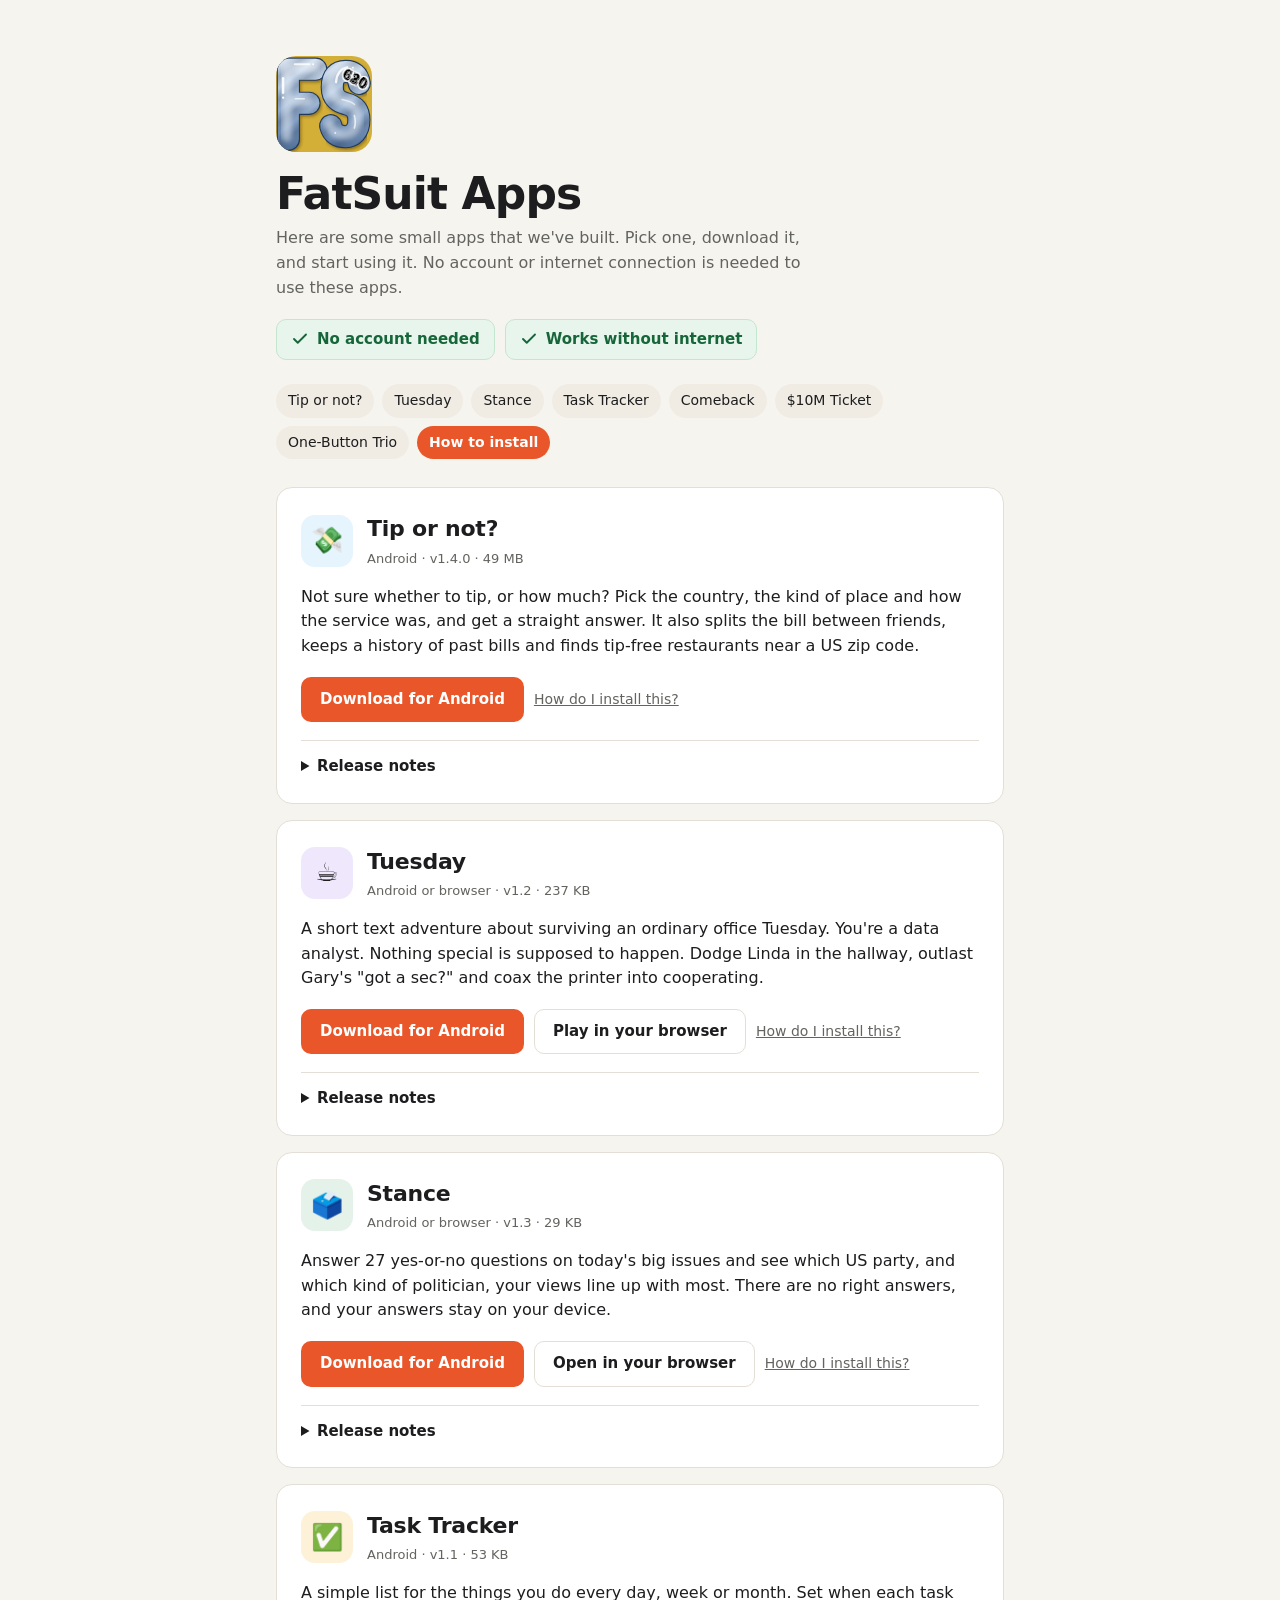
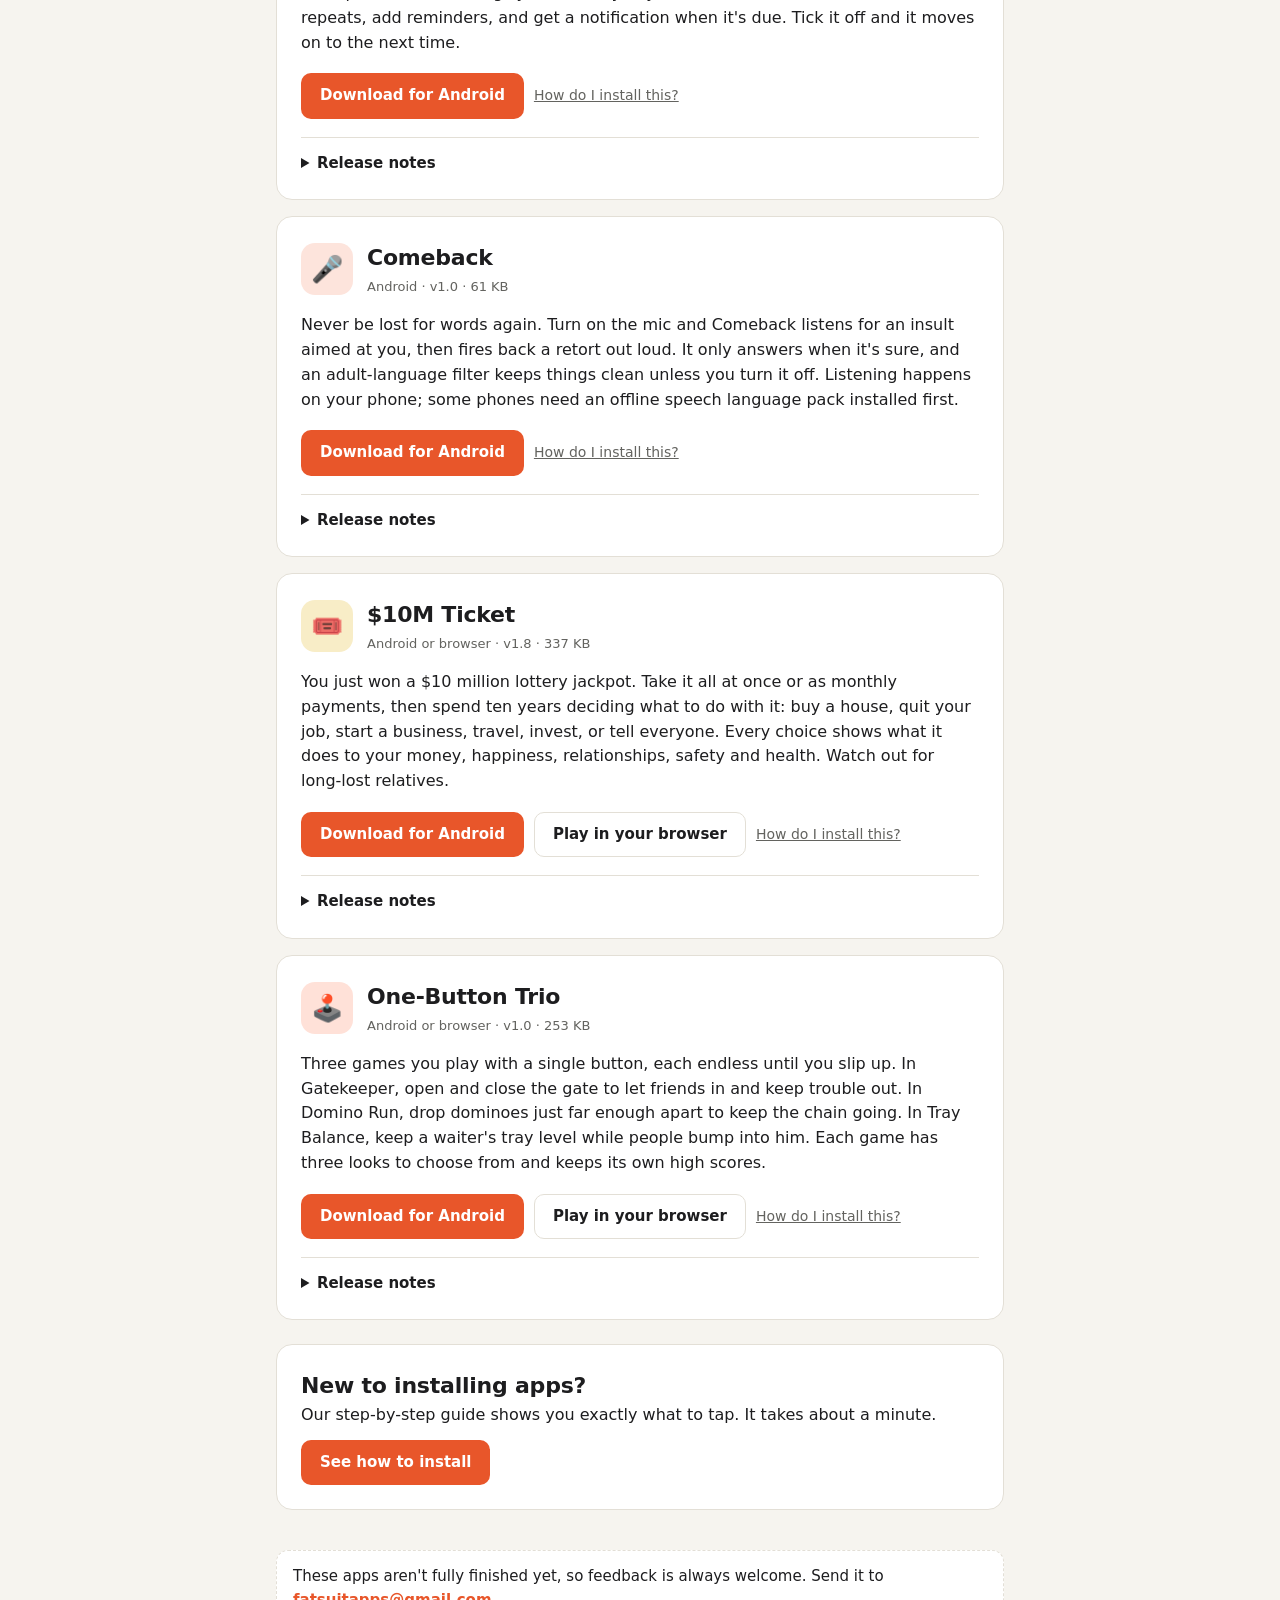
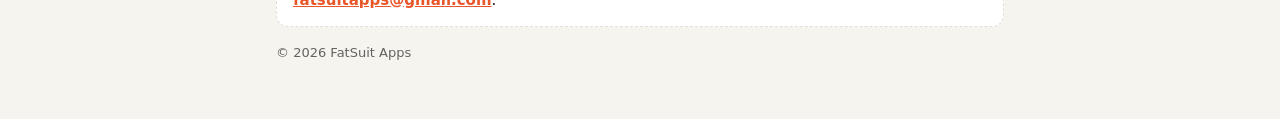
==== index.html @ c67af728 "Publish One-Button Trio v1.0: three one-button games Adds the Android download, the browser version," ====
<!doctype html>
<html lang="en">
<head>
<meta charset="utf-8">
<meta name="viewport" content="width=device-width, initial-scale=1">
<title>FatSuit Apps</title>
<meta name="description" content="Free, small apps from FatSuit. Download and use them.">
<link rel="icon" href="logo.svg">
<link rel="stylesheet" href="style.css">
</head>
<body>
<div class="wrap">
  <header>
    <img class="logo" src="logo.svg" alt="" width="96" height="96">
    <h1>FatSuit Apps</h1>
    <p class="lede">Here are some small apps that we've built. Pick one, download it, and start using it. No account or internet connection is needed to use these apps.</p>
    <ul class="perks">
      <li><svg width="18" height="18" viewBox="0 0 24 24" fill="none" stroke="currentColor" stroke-width="2.5" stroke-linecap="round" stroke-linejoin="round" aria-hidden="true"><path d="M20 6 9 17l-5-5"/></svg>No account needed</li>
      <li><svg width="18" height="18" viewBox="0 0 24 24" fill="none" stroke="currentColor" stroke-width="2.5" stroke-linecap="round" stroke-linejoin="round" aria-hidden="true"><path d="M20 6 9 17l-5-5"/></svg>Works without internet</li>
    </ul>
    <nav aria-label="Apps">
      <a href="#tip-or-not">Tip or not?</a>
      <a href="#tuesday">Tuesday</a>
      <a href="#stance">Stance</a>
      <a href="#task-tracker">Task Tracker</a>
      <a href="#comeback">Comeback</a>
      <a href="#ten-million-ticket">$10M Ticket</a>
      <a href="#one-button-trio">One-Button Trio</a>
      <a class="nav-guide" href="install.html">How to install</a>
    </nav>
  </header>

  <main>
    <section id="tip-or-not">
      <div class="head">
        <div class="icon" style="background:#e6f4fe" aria-hidden="true">💸</div>
        <div>
          <h2>Tip or not?</h2>
          <p class="meta">Android · v1.4.0 · 49 MB</p>
        </div>
      </div>
      <p class="desc">Not sure whether to tip, or how much? Pick the country, the kind of place and how the service was, and get a straight answer. It also splits the bill between friends, keeps a history of past bills and finds tip-free restaurants near a US zip code.</p>
      <div class="actions">
        <a class="btn primary" href="downloads/TipOrNot.apk" download>Download for Android</a>
        <a class="howto" href="install.html">How do I install this?</a>
      </div>
      <!-- Newest release first. Each entry: version, upload date, a general summary, and the overinstall warning. -->
      <details class="notes">
        <summary>Release notes</summary>
        <ol class="releases">
          <li>
            <div class="rel-head"><strong>v1.4.0</strong><time datetime="2026-10-22">October 22, 2026</time></div>
            <p>New: find tip-free restaurants near you. Plus fixes and improvements.</p>
            <p class="warn">To update, install the new version over the old one. Don't uninstall the old version first, or you could lose your saved data.</p>
          </li>
          <li>
            <div class="rel-head"><strong>v1.3.0</strong><time datetime="2026-10-22">October 22, 2026</time></div>
            <p>First release on FatSuit Apps.</p>
            <p class="warn">To update, install the new version over the old one. Don't uninstall the old version first, or you could lose your saved data.</p>
          </li>
        </ol>
      </details>
    </section>

    <section id="tuesday">
      <div class="head">
        <div class="icon" style="background:#efe7fb" aria-hidden="true">☕</div>
        <div>
          <h2>Tuesday</h2>
          <p class="meta">Android or browser · v1.2 · 237 KB</p>
        </div>
      </div>
      <p class="desc">A short text adventure about surviving an ordinary office Tuesday. You're a data analyst. Nothing special is supposed to happen. Dodge Linda in the hallway, outlast Gary's "got a sec?" and coax the printer into cooperating.</p>
      <div class="actions">
        <a class="btn primary" href="downloads/Tuesday.apk" download>Download for Android</a>
        <a class="btn ghost" href="play/tuesday.html" target="_blank" rel="noopener">Play in your browser</a>
        <a class="howto" href="install.html">How do I install this?</a>
      </div>
      <details class="notes">
        <summary>Release notes</summary>
        <ol class="releases">
          <li>
            <div class="rel-head"><strong>v1.2</strong><time datetime="2026-10-22">October 22, 2026</time></div>
            <p>Every new day now brings a fresh, random mix of events. Plus fixes and improvements.</p>
            <p class="warn">To update, install the new version over the old one. Don't uninstall the old version first, or you could lose your saved data.</p>
          </li>
          <li>
            <div class="rel-head"><strong>v1.1</strong><time datetime="2026-10-22">October 22, 2026</time></div>
            <p>New story content and more ways to play through the day.</p>
            <p class="warn">To update, install the new version over the old one. Don't uninstall the old version first, or you could lose your saved data.</p>
          </li>
          <li>
            <div class="rel-head"><strong>v1.0</strong><time datetime="2026-10-22">October 22, 2026</time></div>
            <p>First release on FatSuit Apps.</p>
            <p class="warn">To update, install the new version over the old one. Don't uninstall the old version first, or you could lose your saved data.</p>
          </li>
        </ol>
      </details>
    </section>

    <section id="stance">
      <div class="head">
        <div class="icon" style="background:#e5f2ea" aria-hidden="true">🗳️</div>
        <div>
          <h2>Stance</h2>
          <p class="meta">Android or browser · v1.3 · 29 KB</p>
        </div>
      </div>
      <p class="desc">Answer 27 yes-or-no questions on today's big issues and see which US party, and which kind of politician, your views line up with most. There are no right answers, and your answers stay on your device.</p>
      <div class="actions">
        <a class="btn primary" href="downloads/Stance.apk" download>Download for Android</a>
        <a class="btn ghost" href="play/stance.html" target="_blank" rel="noopener">Open in your browser</a>
        <a class="howto" href="install.html">How do I install this?</a>
      </div>
      <details class="notes">
        <summary>Release notes</summary>
        <ol class="releases">
          <li>
            <div class="rel-head"><strong>v1.3</strong><time datetime="2026-10-22">October 22, 2026</time></div>
            <p>Reworded questions for more balanced results. A quiz you're partway through will start over.</p>
            <p class="warn">To update, install the new version over the old one. Don't uninstall the old version first, or you could lose your saved data.</p>
          </li>
          <li>
            <div class="rel-head"><strong>v1.2</strong><time datetime="2026-10-22">October 22, 2026</time></div>
            <p>Layout improvements.</p>
            <p class="warn">To update, install the new version over the old one. Don't uninstall the old version first, or you could lose your saved data.</p>
          </li>
          <li>
            <div class="rel-head"><strong>v1.1</strong><time datetime="2026-10-22">October 22, 2026</time></div>
            <p>New: save your results as a PDF. Plus a reminder about voting and other improvements.</p>
            <p class="warn">To update, install the new version over the old one. Don't uninstall the old version first, or you could lose your saved data.</p>
          </li>
          <li>
            <div class="rel-head"><strong>v1.0</strong><time datetime="2026-10-22">October 22, 2026</time></div>
            <p>First release on FatSuit Apps.</p>
            <p class="warn">To update, install the new version over the old one. Don't uninstall the old version first, or you could lose your saved data.</p>
          </li>
        </ol>
      </details>
    </section>

    <section id="task-tracker">
      <div class="head">
        <div class="icon" style="background:#fdf1d8" aria-hidden="true">✅</div>
        <div>
          <h2>Task Tracker</h2>
          <p class="meta">Android · v1.1 · 53 KB</p>
        </div>
      </div>
      <p class="desc">A simple list for the things you do every day, week or month. Set when each task repeats, add reminders, and get a notification when it's due. Tick it off and it moves on to the next time.</p>
      <div class="actions">
        <a class="btn primary" href="downloads/TaskTracker.apk" download>Download for Android</a>
        <a class="howto" href="install.html">How do I install this?</a>
      </div>
      <details class="notes">
        <summary>Release notes</summary>
        <ol class="releases">
          <li>
            <div class="rel-head"><strong>v1.1</strong><time datetime="2026-10-22">October 22, 2026</time></div>
            <p>First release on FatSuit Apps.</p>
            <p class="warn">To update, install the new version over the old one. Don't uninstall the old version first, or you could lose your saved data.</p>
          </li>
        </ol>
      </details>
    </section>

    <section id="comeback">
      <div class="head">
        <div class="icon" style="background:#fde4dc" aria-hidden="true">🎤</div>
        <div>
          <h2>Comeback</h2>
          <p class="meta">Android · v1.0 · 61 KB</p>
        </div>
      </div>
      <p class="desc">Never be lost for words again. Turn on the mic and Comeback listens for an insult aimed at you, then fires back a retort out loud. It only answers when it's sure, and an adult-language filter keeps things clean unless you turn it off. Listening happens on your phone; some phones need an offline speech language pack installed first.</p>
      <div class="actions">
        <a class="btn primary" href="downloads/Comeback.apk" download>Download for Android</a>
        <a class="howto" href="install.html">How do I install this?</a>
      </div>
      <details class="notes">
        <summary>Release notes</summary>
        <ol class="releases">
          <li>
            <div class="rel-head"><strong>v1.0</strong><time datetime="2026-10-22">October 22, 2026</time></div>
            <p>First release on FatSuit Apps.</p>
            <p class="warn">To update, install the new version over the old one. Don't uninstall the old version first, or you could lose your saved data.</p>
          </li>
        </ol>
      </details>
    </section>

    <section id="ten-million-ticket">
      <div class="head">
        <div class="icon" style="background:#f8edc7" aria-hidden="true">🎟️</div>
        <div>
          <h2>$10M Ticket</h2>
          <p class="meta">Android or browser · v1.8 · 337 KB</p>
        </div>
      </div>
      <p class="desc">You just won a $10 million lottery jackpot. Take it all at once or as monthly payments, then spend ten years deciding what to do with it: buy a house, quit your job, start a business, travel, invest, or tell everyone. Every choice shows what it does to your money, happiness, relationships, safety and health. Watch out for long-lost relatives.</p>
      <div class="actions">
        <a class="btn primary" href="downloads/TenMillionTicket.apk" download>Download for Android</a>
        <a class="btn ghost" href="play/ten-million-ticket.html" target="_blank" rel="noopener">Play in your browser</a>
        <a class="howto" href="install.html">How do I install this?</a>
      </div>
      <details class="notes">
        <summary>Release notes</summary>
        <ol class="releases">
          <li>
            <div class="rel-head"><strong>v1.8</strong><time datetime="2026-10-22">October 22, 2026</time></div>
            <p>Fixes and improvements.</p>
            <p class="warn">To update, install the new version over the old one. Don't uninstall the old version first, or you could lose your saved data.</p>
          </li>
          <li>
            <div class="rel-head"><strong>v1.7</strong><time datetime="2026-10-22">October 22, 2026</time></div>
            <p>Fixes and improvements.</p>
            <p class="warn">To update, install the new version over the old one. Don't uninstall the old version first, or you could lose your saved data.</p>
          </li>
          <li>
            <div class="rel-head"><strong>v1.6</strong><time datetime="2026-10-22">October 22, 2026</time></div>
            <p>Closing the app during a year-end report no longer skips that year's events.</p>
            <p class="warn">To update, install the new version over the old one. Don't uninstall the old version first, or you could lose your saved data.</p>
          </li>
          <li>
            <div class="rel-head"><strong>v1.5</strong><time datetime="2026-10-22">October 22, 2026</time></div>
            <p>Easier year-by-year comparison on phones.</p>
            <p class="warn">To update, install the new version over the old one. Don't uninstall the old version first, or you could lose your saved data.</p>
          </li>
          <li>
            <div class="rel-head"><strong>v1.4</strong><time datetime="2026-10-22">October 22, 2026</time></div>
            <p>Fixes and improvements.</p>
            <p class="warn">To update, install the new version over the old one. Don't uninstall the old version first, or you could lose your saved data.</p>
          </li>
          <li>
            <div class="rel-head"><strong>v1.3</strong><time datetime="2026-10-22">October 22, 2026</time></div>
            <p>Events no longer repeat, plus fixes and improvements.</p>
            <p class="warn">To update, install the new version over the old one. Don't uninstall the old version first, or you could lose your saved data.</p>
          </li>
          <li>
            <div class="rel-head"><strong>v1.2</strong><time datetime="2026-10-22">October 22, 2026</time></div>
            <p>Asks you to confirm each decision before it happens.</p>
            <p class="warn">To update, install the new version over the old one. Don't uninstall the old version first, or you could lose your saved data.</p>
          </li>
          <li>
            <div class="rel-head"><strong>v1.1</strong><time datetime="2026-10-22">October 22, 2026</time></div>
            <p>Fixes and improvements.</p>
            <p class="warn">To update, install the new version over the old one. Don't uninstall the old version first, or you could lose your saved data.</p>
          </li>
          <li>
            <div class="rel-head"><strong>v1.0</strong><time datetime="2026-10-22">October 22, 2026</time></div>
            <p>First release on FatSuit Apps.</p>
            <p class="warn">To update, install the new version over the old one. Don't uninstall the old version first, or you could lose your saved data.</p>
          </li>
        </ol>
      </details>
    </section>

    <section id="one-button-trio">
      <div class="head">
        <div class="icon" style="background:#ffe1d8" aria-hidden="true">🕹️</div>
        <div>
          <h2>One-Button Trio</h2>
          <p class="meta">Android or browser · v1.0 · 253 KB</p>
        </div>
      </div>
      <p class="desc">Three games you play with a single button, each endless until you slip up. In Gatekeeper, open and close the gate to let friends in and keep trouble out. In Domino Run, drop dominoes just far enough apart to keep the chain going. In Tray Balance, keep a waiter's tray level while people bump into him. Each game has three looks to choose from and keeps its own high scores.</p>
      <div class="actions">
        <a class="btn primary" href="downloads/OneButtonTrio.apk" download>Download for Android</a>
        <a class="btn ghost" href="play/one-button-trio.html" target="_blank" rel="noopener">Play in your browser</a>
        <a class="howto" href="install.html">How do I install this?</a>
      </div>
      <details class="notes">
        <summary>Release notes</summary>
        <ol class="releases">
          <li>
            <div class="rel-head"><strong>v1.0</strong><time datetime="2026-10-24">October 24, 2026</time></div>
            <p>First release on FatSuit Apps.</p>
            <p class="warn">To update, install the new version over the old one. Don't uninstall the old version first, or you could lose your saved data.</p>
          </li>
        </ol>
      </details>
    </section>

    <section class="help guide-link" id="install">
      <div>
        <h2>New to installing apps?</h2>
        <p class="guide-intro">Our step-by-step guide shows you exactly what to tap. It takes about a minute.</p>
      </div>
      <a class="btn primary" href="install.html">See how to install</a>
    </section>
  </main>

  <footer>
    <p class="disclaimer">These apps aren't fully finished yet, so feedback is always welcome. Send it to <a href="mailto:fatsuitapps@gmail.com">fatsuitapps@gmail.com</a>.</p>
    <p>© 2026 FatSuit Apps</p>
  </footer>
</div>
</body>
</html>
---- style.css ----
:root {
  --bg: #f6f4ef;
  --card: #ffffff;
  --text: #1d1d1f;
  --muted: #63635f;
  --line: #e3dfd6;
  --accent: #e8562a;
  --accent-text: #ffffff;
  --chip: #f0ece4;
  --perk-bg: #e7f5ec;
  --perk-text: #17663a;
  --perk-line: #c3e6cf;
  --warn-bg: #fff4dc;
  --warn-text: #7a4b00;
  --warn-line: #f1d99a;
  --popup-bg: #ffffff;
  --popup-text: #1d1d1f;
  --popup-btn: #1a5fb4;
}
@media (prefers-color-scheme: dark) {
  :root {
    --bg: #141413;
    --card: #1e1e1c;
    --text: #f2f0eb;
    --muted: #a3a19a;
    --line: #2f2e2b;
    --accent: #ff6b3d;
    --accent-text: #1a0d07;
    --chip: #2a2926;
    --perk-bg: #15291d;
    --perk-text: #7fd6a0;
    --perk-line: #1f4a30;
    --warn-bg: #2e2412;
    --warn-text: #f3c56b;
    --warn-line: #4d3c18;
    --popup-bg: #2b2b29;
    --popup-text: #f2f0eb;
    --popup-btn: #8ab4f8;
  }
}
* { box-sizing: border-box; }
html { scroll-behavior: smooth; }
body {
  margin: 0;
  background: var(--bg);
  color: var(--text);
  font: 16px/1.55 system-ui, -apple-system, "Segoe UI", Roboto, sans-serif;
}
.wrap { max-width: 760px; margin: 0 auto; padding: 0 16px; }

header { padding: 56px 0 28px; }
.logo { display: block; width: 96px; height: 96px; border-radius: 20px; }

.perks { display: flex; flex-wrap: wrap; gap: 10px; margin: 18px 0 0; padding: 0; list-style: none; }
.perks li {
  display: inline-flex; align-items: center; gap: 8px;
  padding: 8px 14px; border-radius: 10px; font-weight: 600; font-size: 15px;
  background: var(--perk-bg); color: var(--perk-text); border: 1px solid var(--perk-line);
}
.perks svg { flex: none; }
h1 { font-size: clamp(32px, 7vw, 44px); line-height: 1.1; margin: 18px 0 8px; letter-spacing: -.02em; }
.lede { color: var(--muted); margin: 0; max-width: 34em; }

nav { display: flex; flex-wrap: wrap; gap: 8px; margin: 24px 0 0; }
nav a {
  color: var(--text); text-decoration: none; font-size: 14px;
  background: var(--chip); padding: 6px 12px; border-radius: 999px;
}
nav a:hover { background: var(--line); }
nav a.nav-guide { background: var(--accent); color: var(--accent-text); font-weight: 600; }
.howto { align-self: center; font-size: 14px; color: var(--muted); }
.howto:hover { color: var(--accent); }

main { display: grid; gap: 16px; padding-bottom: 32px; }
section {
  background: var(--card); border: 1px solid var(--line); border-radius: 16px;
  padding: 24px; scroll-margin-top: 16px;
}
.head { display: flex; align-items: center; gap: 14px; }
.icon {
  flex: none; width: 52px; height: 52px; border-radius: 14px;
  display: grid; place-items: center; font-size: 26px;
}
h2 { margin: 0; font-size: 22px; letter-spacing: -.01em; }
.meta { color: var(--muted); font-size: 13px; margin: 2px 0 0; }
section p.desc { margin: 16px 0 18px; }
.actions { display: flex; flex-wrap: wrap; gap: 10px; }
.btn {
  display: inline-flex; align-items: center; gap: 8px;
  padding: 10px 18px; border-radius: 10px; font-weight: 600; font-size: 15px;
  text-decoration: none; border: 1px solid transparent;
}
.btn.primary { background: var(--accent); color: var(--accent-text); }
.btn.primary:hover { filter: brightness(1.07); }
.btn.ghost { color: var(--text); border-color: var(--line); }
.btn.ghost:hover { background: var(--chip); }

.notes { margin-top: 18px; border-top: 1px solid var(--line); padding-top: 14px; }
.notes summary { cursor: pointer; font-weight: 600; font-size: 15px; width: fit-content; }
.notes summary:hover { color: var(--accent); }
.releases { list-style: none; margin: 12px 0 0; padding: 0; display: grid; gap: 12px; }
.releases li { background: var(--chip); border-radius: 10px; padding: 12px 14px; }
.rel-head { display: flex; flex-wrap: wrap; align-items: baseline; gap: 4px 10px; }
.rel-head time { color: var(--muted); font-size: 13px; }
.releases p { margin: 6px 0 0; font-size: 15px; }
.releases p.warn {
  font-size: 13px; color: var(--warn-text); background: var(--warn-bg);
  border: 1px solid var(--warn-line); border-radius: 8px; padding: 6px 10px; margin-top: 8px;
}

.help { margin-top: 8px; }
.help a { color: var(--accent); font-weight: 600; }
.guide-intro { margin: 10px 0 0; }
.before { background: var(--chip); border-radius: 12px; padding: 4px 16px; margin: 18px 0 0; }
.before:first-child { margin-top: 0; }
.before p { margin: 12px 0; font-size: 15px; }

.steps { list-style: none; counter-reset: step; margin: 22px 0 0; padding: 0; display: grid; gap: 22px; }
.steps > li { counter-increment: step; position: relative; padding-left: 52px; }
.steps > li::before {
  content: counter(step); position: absolute; left: 0; top: -2px;
  width: 36px; height: 36px; border-radius: 50%; display: grid; place-items: center;
  background: var(--accent); color: var(--accent-text); font-weight: 800; font-size: 18px;
}
.steps h3 { margin: 4px 0 6px; font-size: 17px; }
.steps p { margin: 6px 0; }
.small-note { font-size: 14px; color: var(--muted); }

/* A simplified picture of the phone's message, with the button to tap highlighted. */
.popup {
  max-width: 320px; margin: 10px 0; padding: 16px 18px 12px; border-radius: 18px;
  background: var(--popup-bg); color: var(--popup-text); box-shadow: 0 2px 10px rgba(0,0,0,.12);
  border: 1px solid var(--line); font-size: 14px;
}
.popup p { margin: 0 0 12px; }
.popup-btns { display: flex; justify-content: flex-end; gap: 6px; font-weight: 600; color: var(--popup-btn); }
.popup-btns span { padding: 6px 10px; border-radius: 999px; }
.popup-btns .tap { outline: 3px solid var(--accent); outline-offset: 1px; }

.update-box {
  margin: 24px 0 0; padding: 4px 16px; border-radius: 12px;
  background: var(--warn-bg); color: var(--warn-text); border: 1px solid var(--warn-line);
}
.update-box p { margin: 12px 0; font-size: 15px; }

.trouble { margin-top: 18px; border-top: 1px solid var(--line); padding-top: 14px; }
.trouble summary { cursor: pointer; font-weight: 600; width: fit-content; }
.trouble dl { margin: 10px 0 0; }
.trouble dt { font-weight: 600; margin-top: 12px; }
.trouble dd { margin: 2px 0 0; color: var(--muted); font-size: 15px; }

footer { color: var(--muted); font-size: 13px; padding: 8px 0 48px; }
footer p { margin: 0 0 8px; }
footer .disclaimer {
  font-size: 15px; color: var(--text); background: var(--card);
  border: 1px dashed var(--line); border-radius: 12px; padding: 14px 16px; margin-bottom: 16px;
}
footer a { color: var(--accent); font-weight: 600; }
@media (max-width: 480px) {
  section { padding: 20px; }
  .btn { flex: 1 1 auto; justify-content: center; }
}

/* Install guide page */
.back { display: inline-block; margin: 0 0 18px; color: var(--muted); text-decoration: none; font-size: 15px; }
.back:hover { color: var(--accent); }
.logo-link { display: inline-block; }
.guide-link { display: flex; flex-wrap: wrap; align-items: center; justify-content: space-between; gap: 12px; }
.guide-link p { margin: 0; }
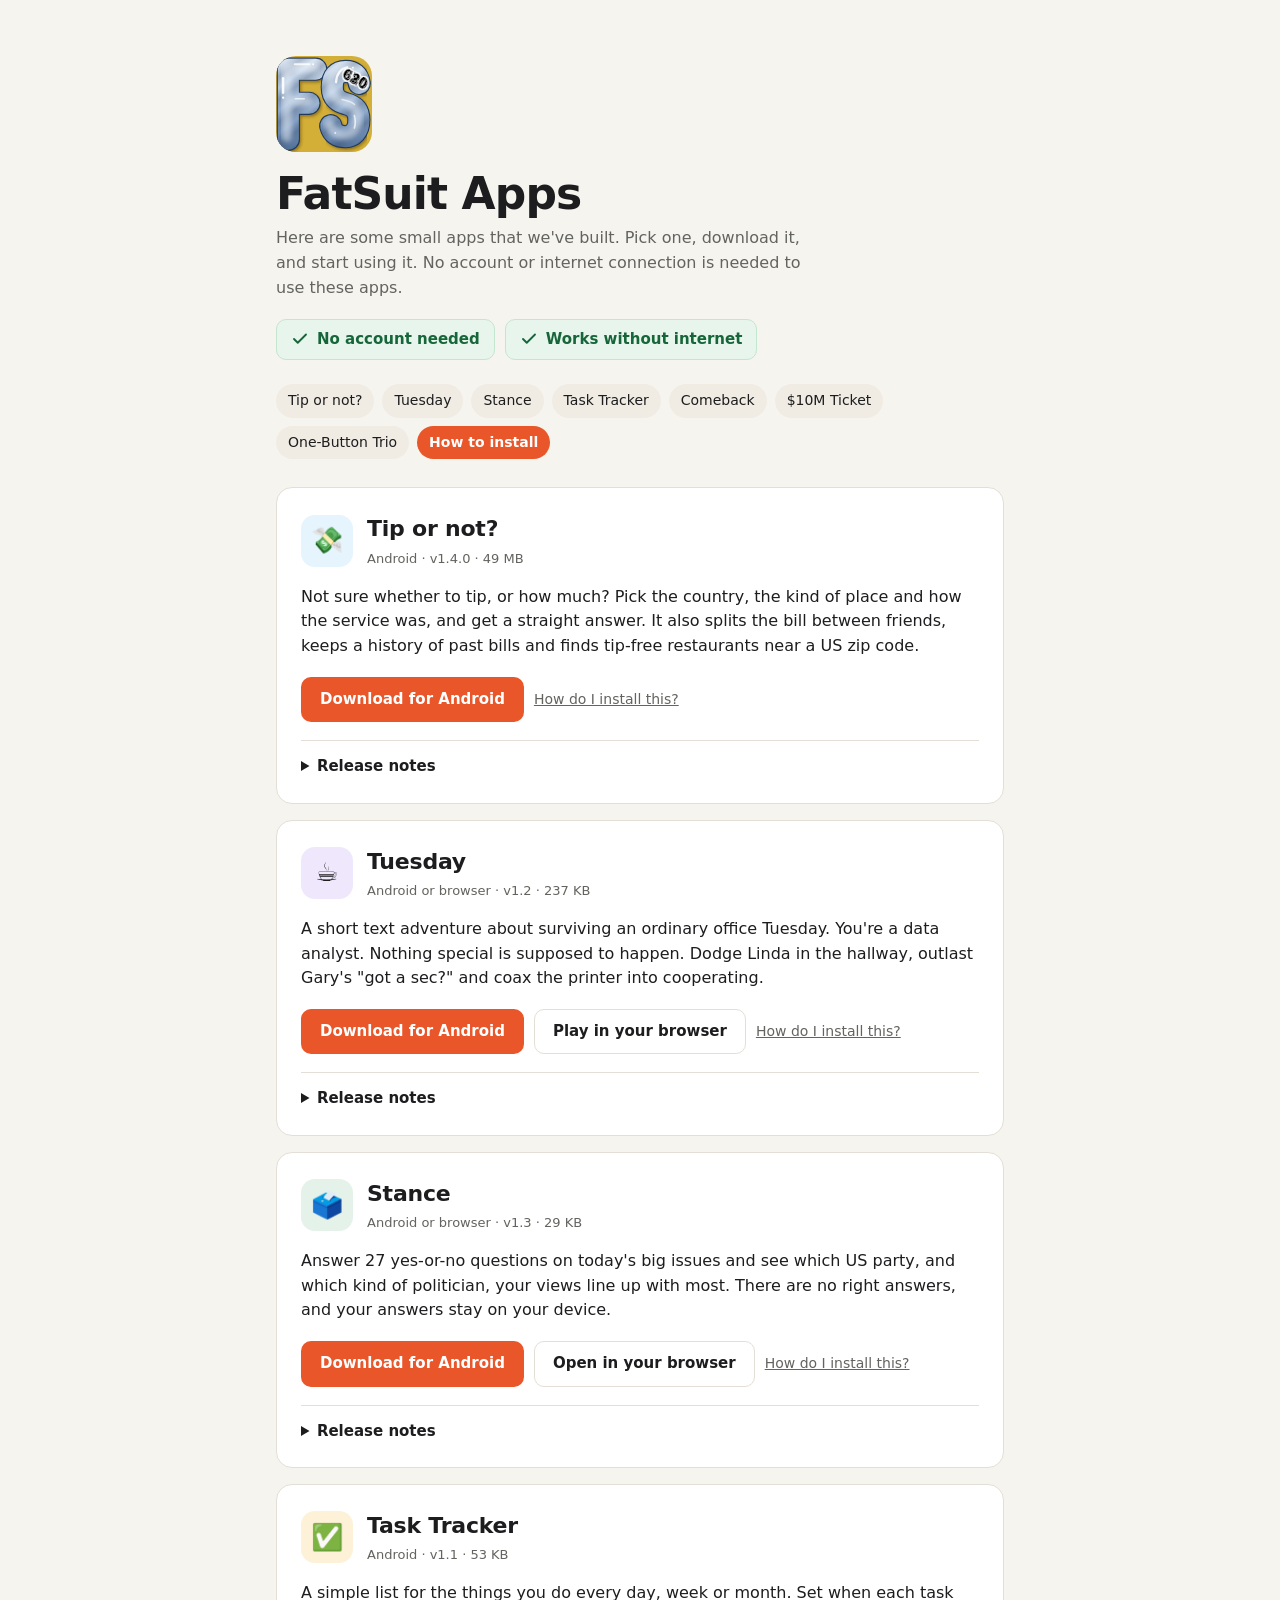
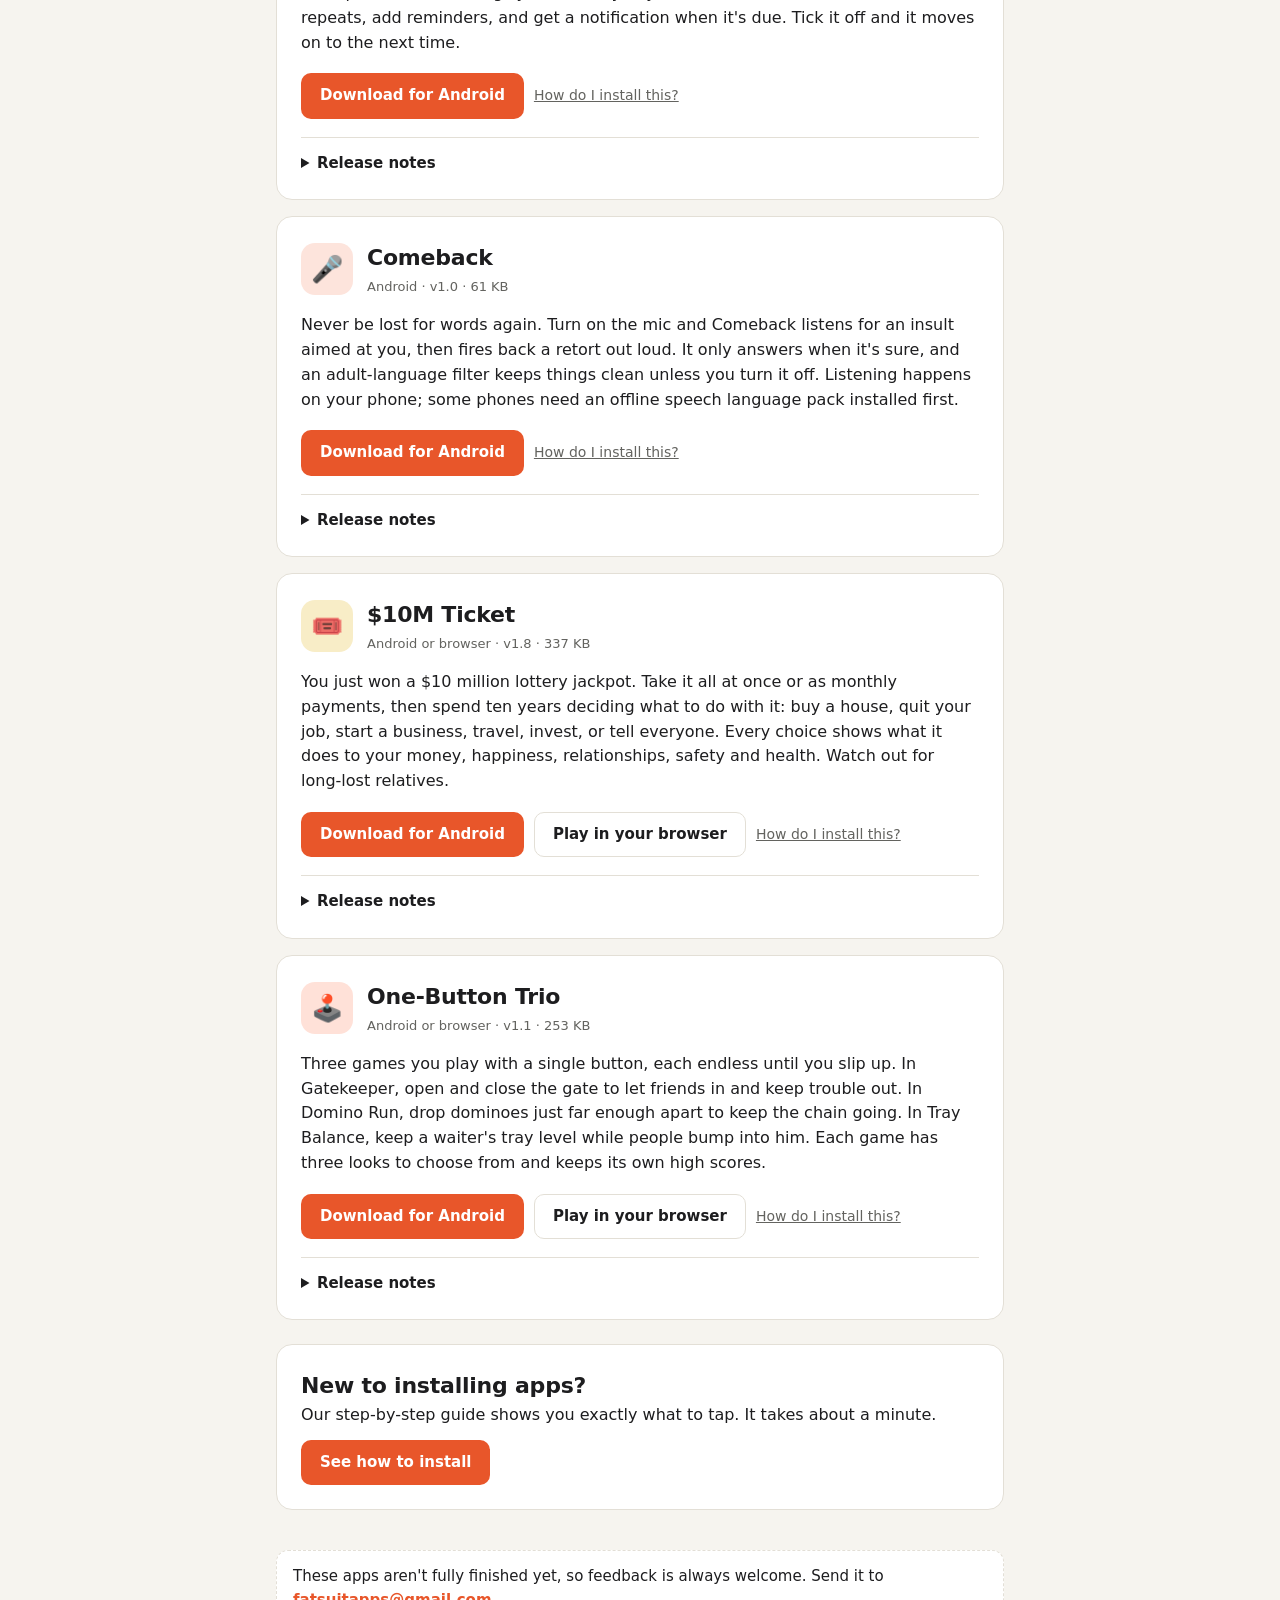
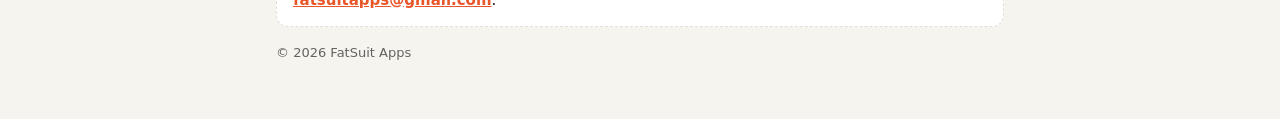
==== commit d2991294: "Publish One-Button Trio v1.1: fits phones, pauses, single TAP press The stage shrinks so the TAP but" ====
--- a/index.html
+++ b/index.html
@@ -260,7 +260,7 @@
         <div class="icon" style="background:#ffe1d8" aria-hidden="true">🕹️</div>
         <div>
           <h2>One-Button Trio</h2>
-          <p class="meta">Android or browser · v1.0 · 253 KB</p>
+          <p class="meta">Android or browser · v1.1 · 253 KB</p>
         </div>
       </div>
       <p class="desc">Three games you play with a single button, each endless until you slip up. In Gatekeeper, open and close the gate to let friends in and keep trouble out. In Domino Run, drop dominoes just far enough apart to keep the chain going. In Tray Balance, keep a waiter's tray level while people bump into him. Each game has three looks to choose from and keeps its own high scores.</p>
@@ -272,6 +272,11 @@
       <details class="notes">
         <summary>Release notes</summary>
         <ol class="releases">
+          <li>
+            <div class="rel-head"><strong>v1.1</strong><time datetime="2026-10-24">October 24, 2026</time></div>
+            <p>Fits better on phone screens, pauses when you leave the app, plus fixes and improvements.</p>
+            <p class="warn">To update, install the new version over the old one. Don't uninstall the old version first, or you could lose your saved data.</p>
+          </li>
           <li>
             <div class="rel-head"><strong>v1.0</strong><time datetime="2026-10-24">October 24, 2026</time></div>
             <p>First release on FatSuit Apps.</p>
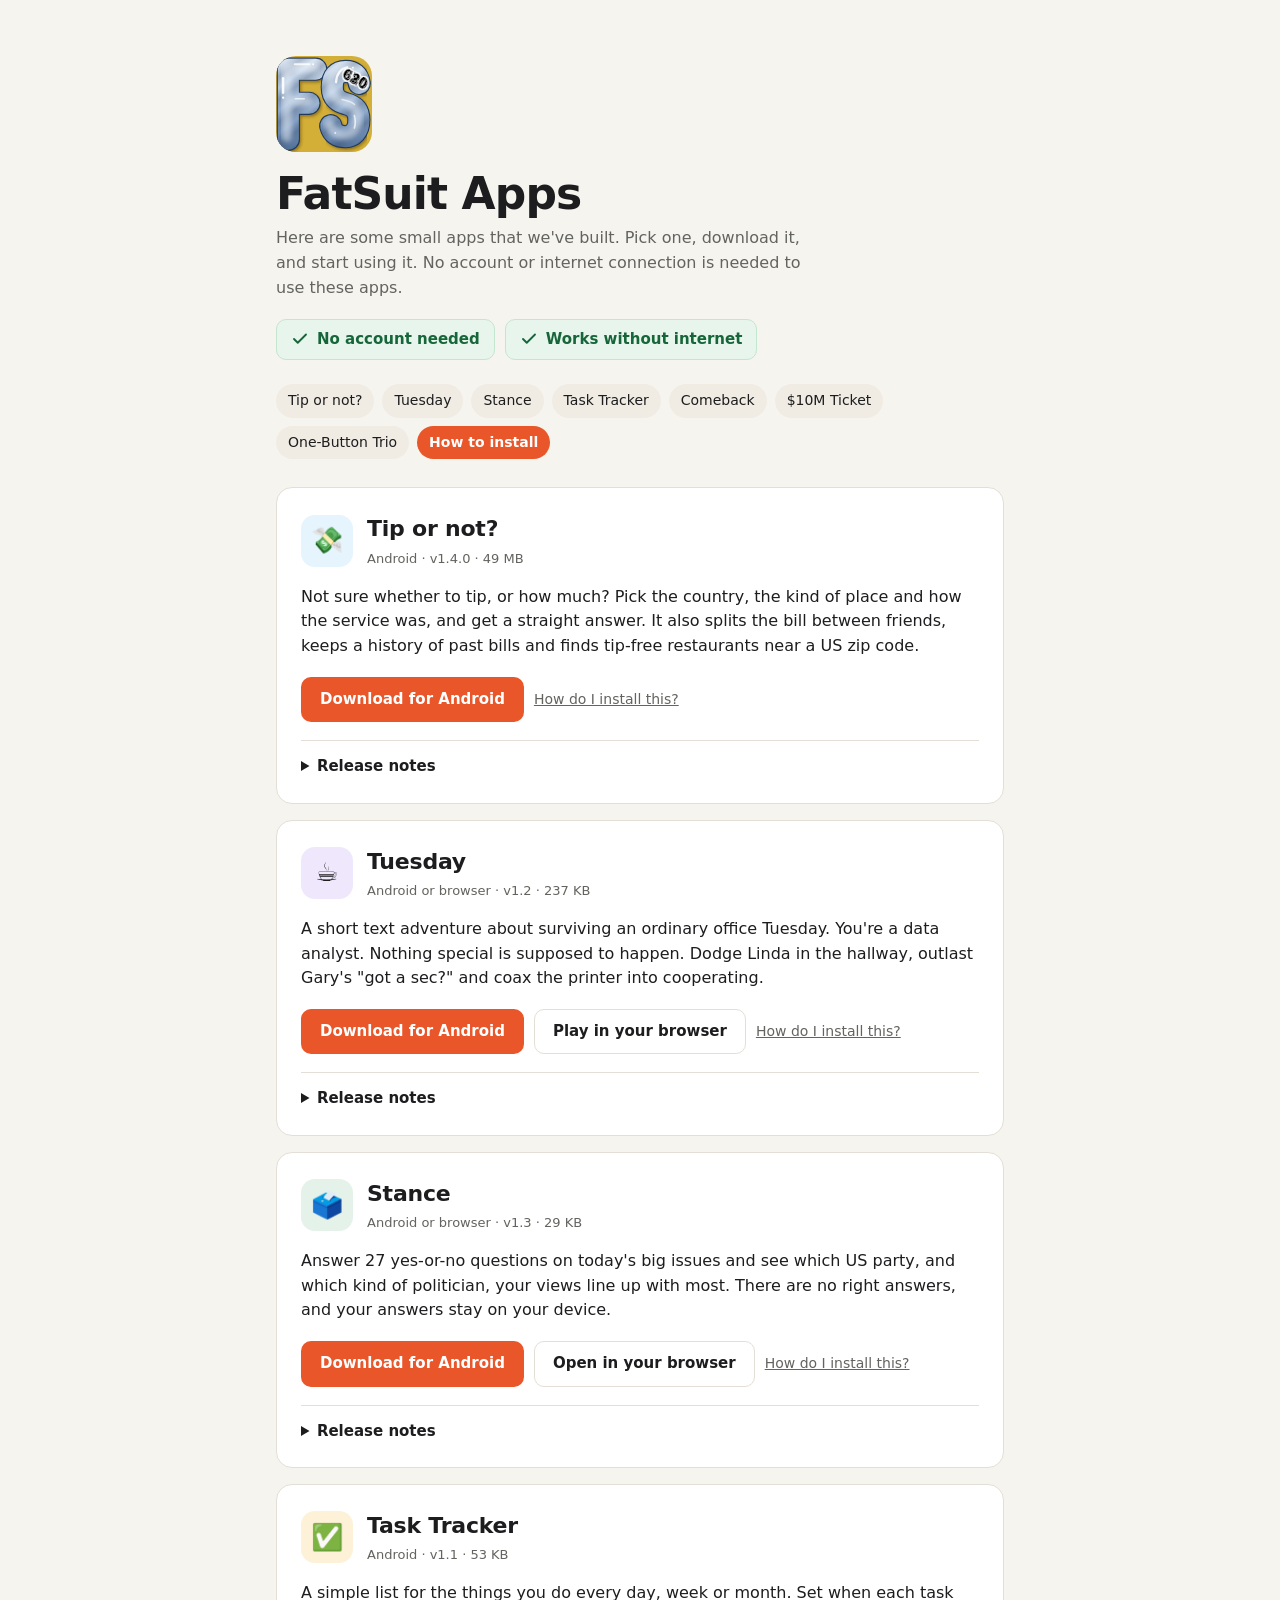
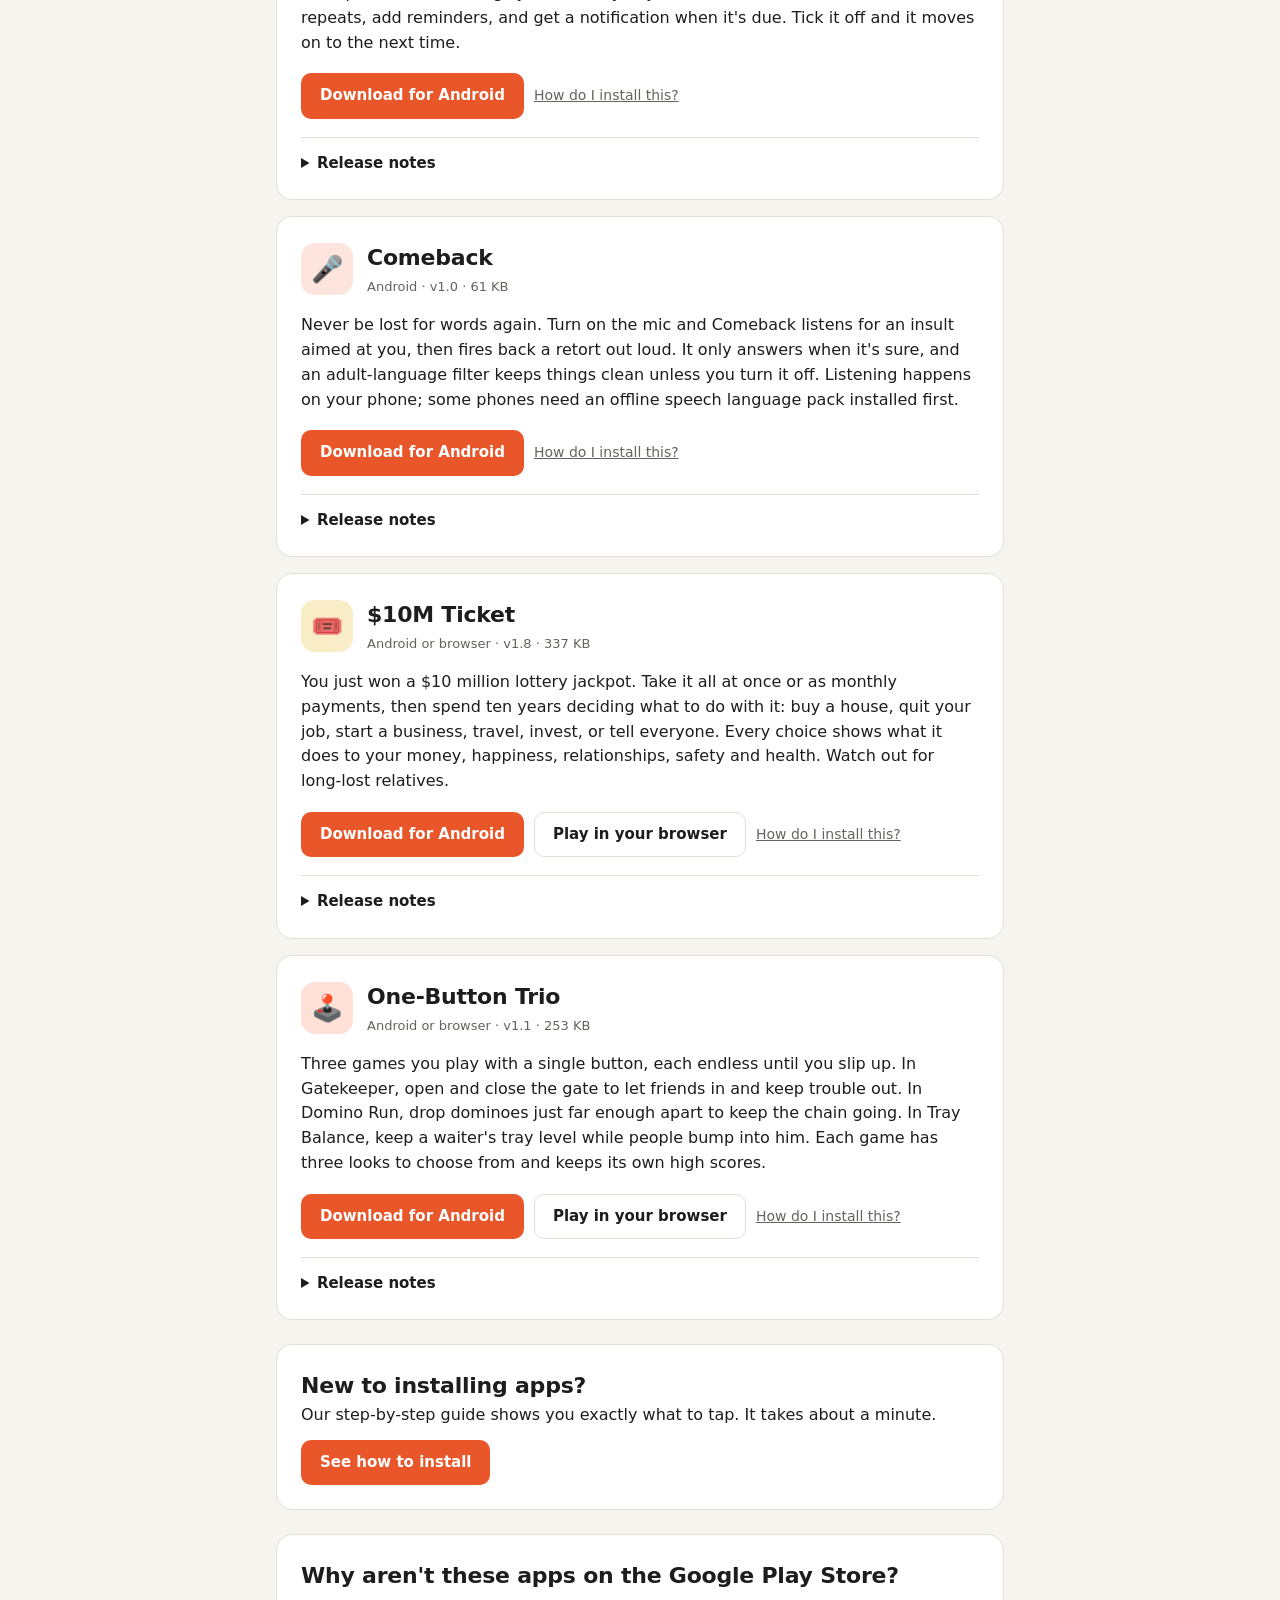
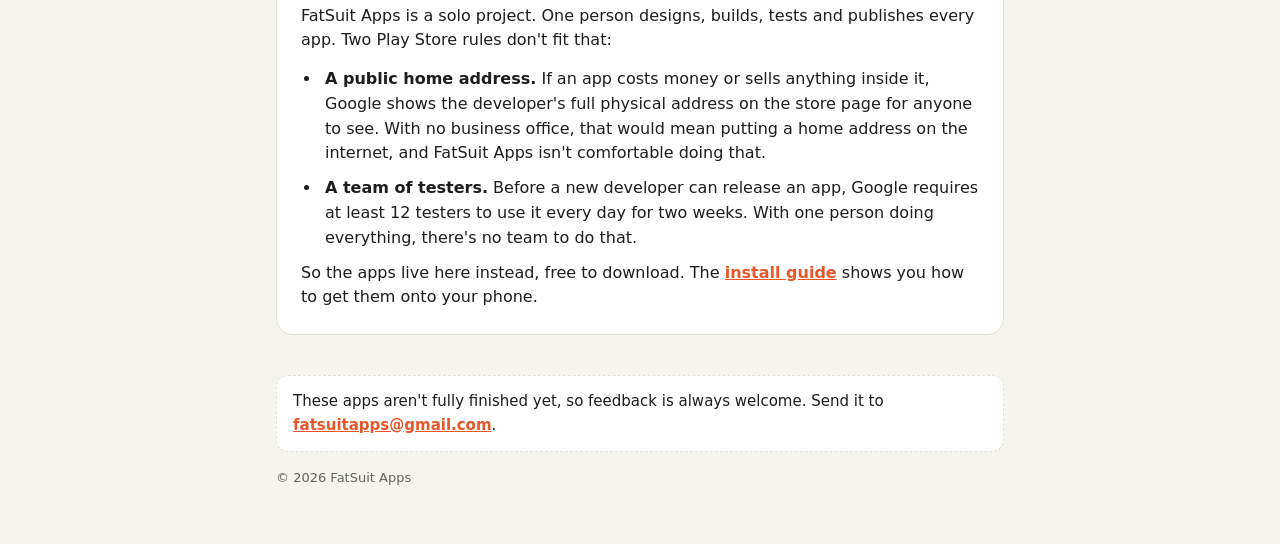
==== commit 65e497ec: "Explain why the apps aren't on the Google Play Store Co-Authored-By: Claude Opus 5.5 <noreply@anthro" ====
--- a/index.html
+++ b/index.html
@@ -293,6 +293,16 @@
       </div>
       <a class="btn primary" href="install.html">See how to install</a>
     </section>
+
+    <section class="help" id="play-store">
+      <h2>Why aren't these apps on the Google Play Store?</h2>
+      <p class="guide-intro">FatSuit Apps is a solo project. One person designs, builds, tests and publishes every app. Two Play Store rules don't fit that:</p>
+      <ul class="reasons">
+        <li><strong>A public home address.</strong> If an app costs money or sells anything inside it, Google shows the developer's full physical address on the store page for anyone to see. With no business office, that would mean putting a home address on the internet, and FatSuit Apps isn't comfortable doing that.</li>
+        <li><strong>A team of testers.</strong> Before a new developer can release an app, Google requires at least 12 testers to use it every day for two weeks. With one person doing everything, there's no team to do that.</li>
+      </ul>
+      <p class="guide-intro">So the apps live here instead, free to download. The <a href="install.html">install guide</a> shows you how to get them onto your phone.</p>
+    </section>
   </main>
 
   <footer>
--- a/style.css
+++ b/style.css
@@ -111,6 +111,8 @@
 .help { margin-top: 8px; }
 .help a { color: var(--accent); font-weight: 600; }
 .guide-intro { margin: 10px 0 0; }
+.reasons { margin: 14px 0 4px; padding-left: 20px; display: grid; gap: 10px; }
+.reasons li { padding-left: 4px; }
 .before { background: var(--chip); border-radius: 12px; padding: 4px 16px; margin: 18px 0 0; }
 .before:first-child { margin-top: 0; }
 .before p { margin: 12px 0; font-size: 15px; }
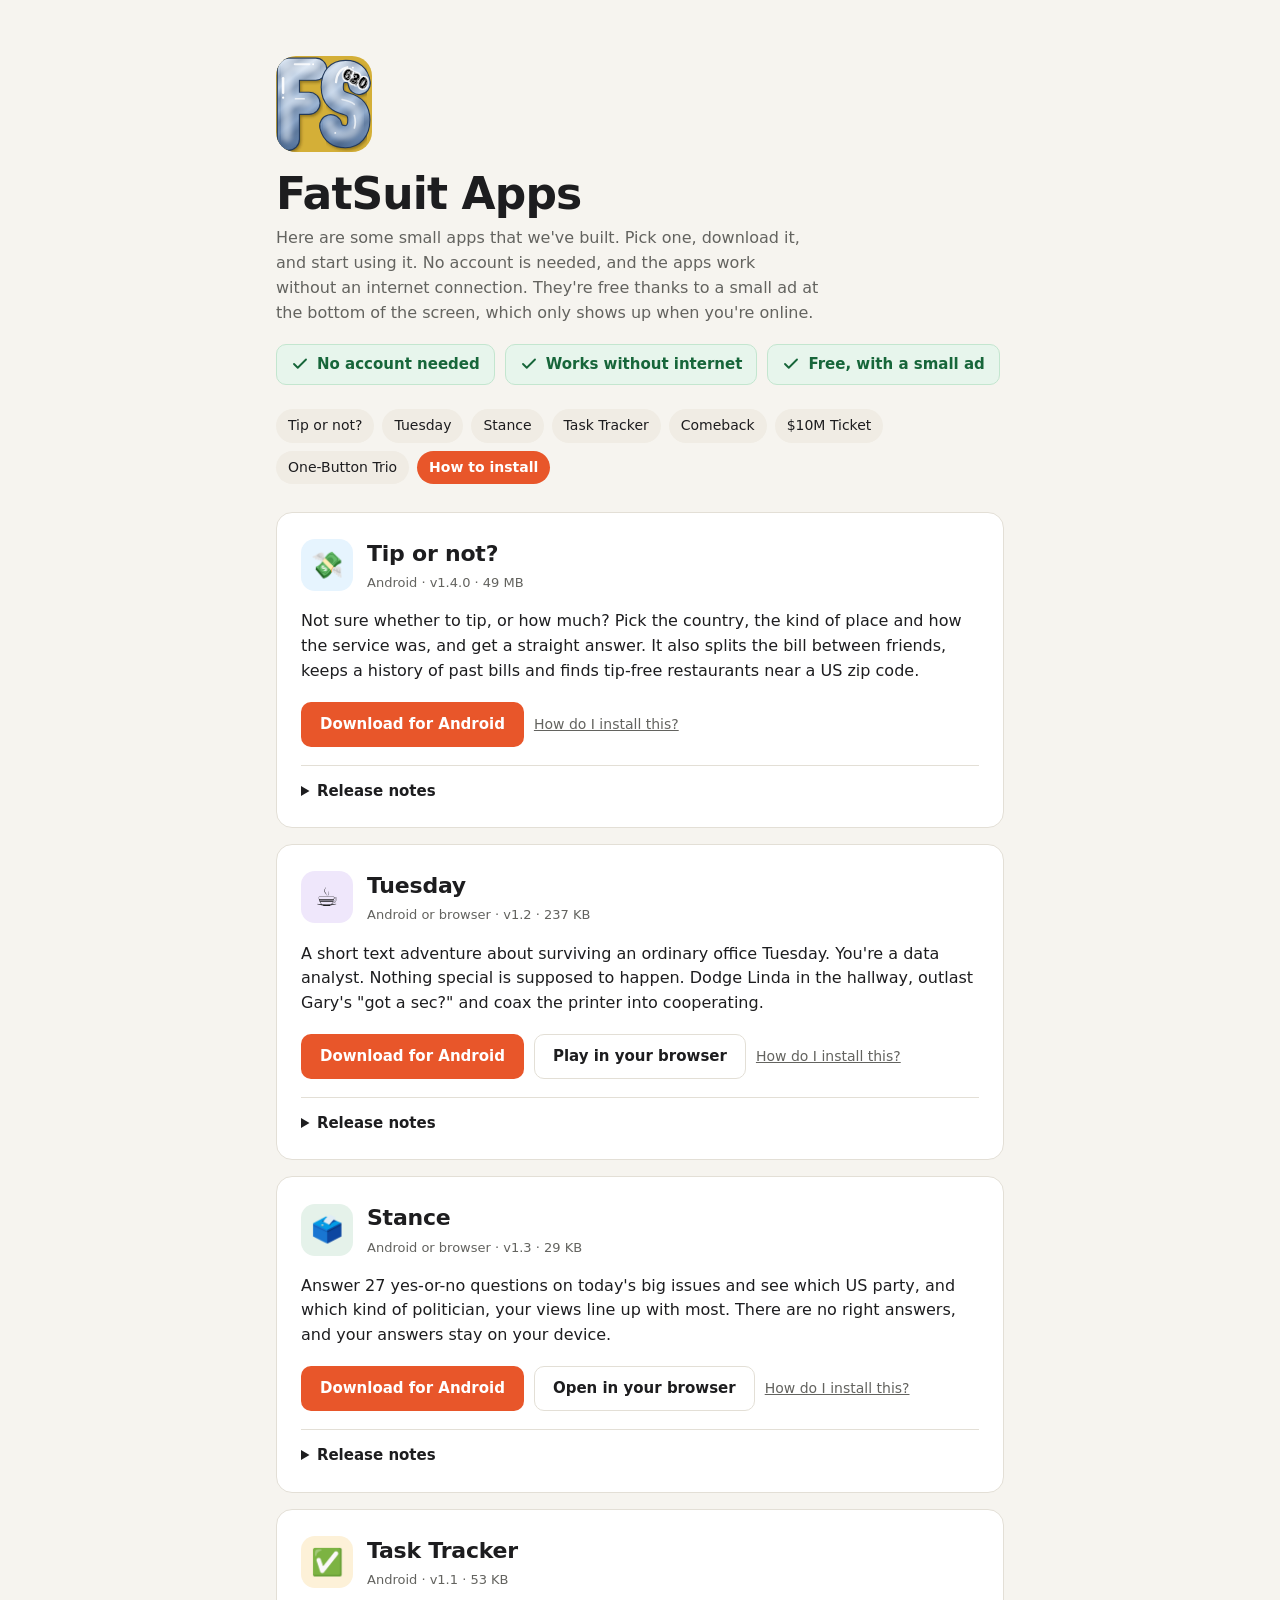
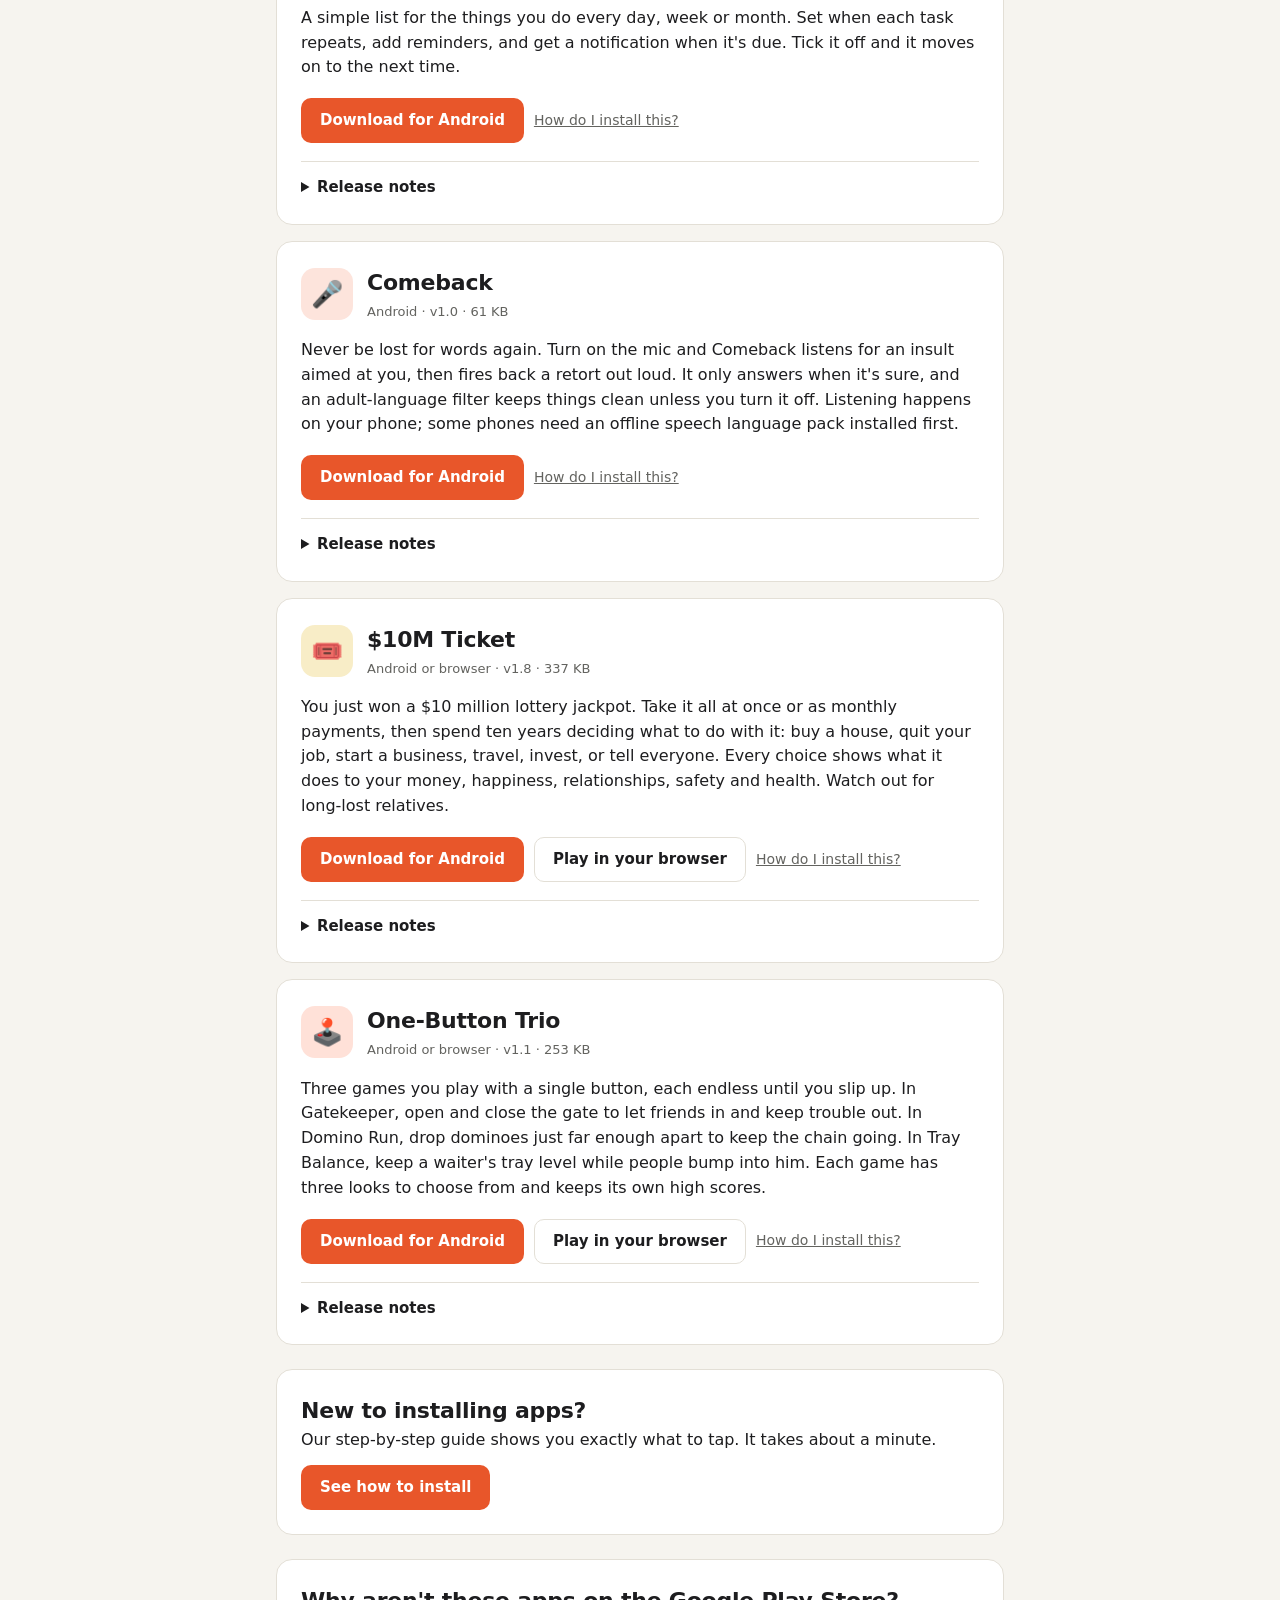
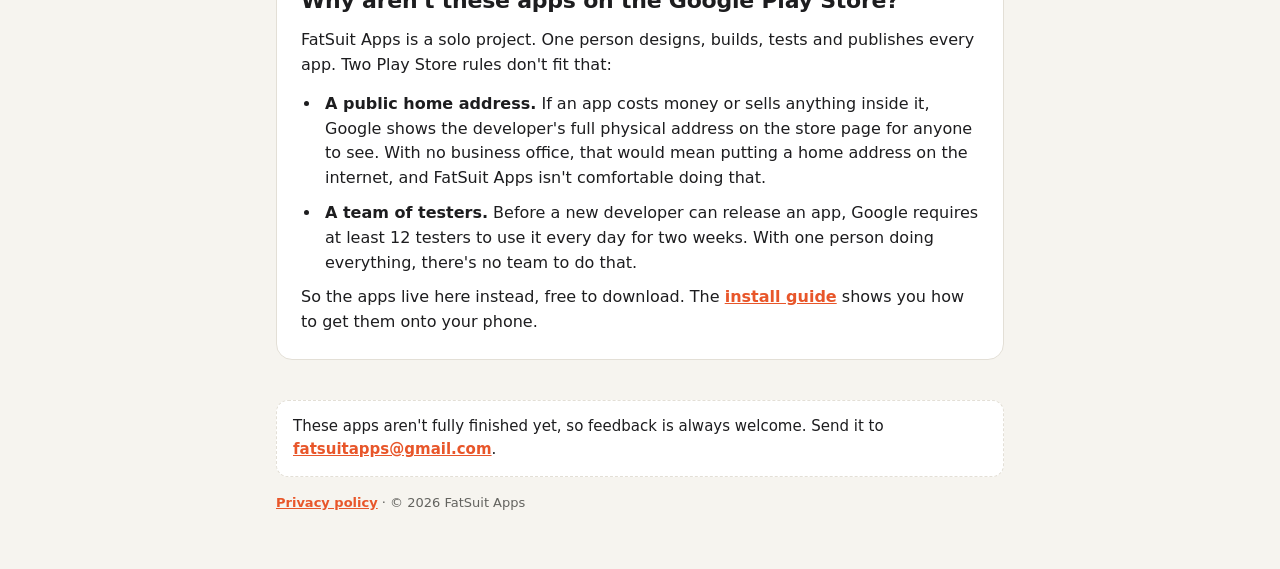
==== commit 9b45937b: "Ads release (draft): privacy policy page, wording about the small ad Co-Authored-By: Claude Opus 5.5" ====
--- a/index.html
+++ b/index.html
@@ -13,10 +13,11 @@
   <header>
     <img class="logo" src="logo.svg" alt="" width="96" height="96">
     <h1>FatSuit Apps</h1>
-    <p class="lede">Here are some small apps that we've built. Pick one, download it, and start using it. No account or internet connection is needed to use these apps.</p>
+    <p class="lede">Here are some small apps that we've built. Pick one, download it, and start using it. No account is needed, and the apps work without an internet connection. They're free thanks to a small ad at the bottom of the screen, which only shows up when you're online.</p>
     <ul class="perks">
       <li><svg width="18" height="18" viewBox="0 0 24 24" fill="none" stroke="currentColor" stroke-width="2.5" stroke-linecap="round" stroke-linejoin="round" aria-hidden="true"><path d="M20 6 9 17l-5-5"/></svg>No account needed</li>
       <li><svg width="18" height="18" viewBox="0 0 24 24" fill="none" stroke="currentColor" stroke-width="2.5" stroke-linecap="round" stroke-linejoin="round" aria-hidden="true"><path d="M20 6 9 17l-5-5"/></svg>Works without internet</li>
+      <li><svg width="18" height="18" viewBox="0 0 24 24" fill="none" stroke="currentColor" stroke-width="2.5" stroke-linecap="round" stroke-linejoin="round" aria-hidden="true"><path d="M20 6 9 17l-5-5"/></svg>Free, with a small ad</li>
     </ul>
     <nav aria-label="Apps">
       <a href="#tip-or-not">Tip or not?</a>
@@ -307,7 +308,7 @@
 
   <footer>
     <p class="disclaimer">These apps aren't fully finished yet, so feedback is always welcome. Send it to <a href="mailto:fatsuitapps@gmail.com">fatsuitapps@gmail.com</a>.</p>
-    <p>© 2026 FatSuit Apps</p>
+    <p><a href="privacy.html">Privacy policy</a> · © 2026 FatSuit Apps</p>
   </footer>
 </div>
 </body>
--- a/style.css
+++ b/style.css
@@ -169,3 +169,11 @@
 .logo-link { display: inline-block; }
 .guide-link { display: flex; flex-wrap: wrap; align-items: center; justify-content: space-between; gap: 12px; }
 .guide-link p { margin: 0; }
+
+/* Privacy policy page */
+.policy h2 { margin: 26px 0 8px; font-size: 19px; }
+.policy h2:first-child { margin-top: 0; }
+.policy p { margin: 8px 0; }
+.policy ul { margin: 8px 0; padding-left: 20px; display: grid; gap: 6px; }
+header .meta { margin-top: 10px; }
+footer a { color: var(--accent); }
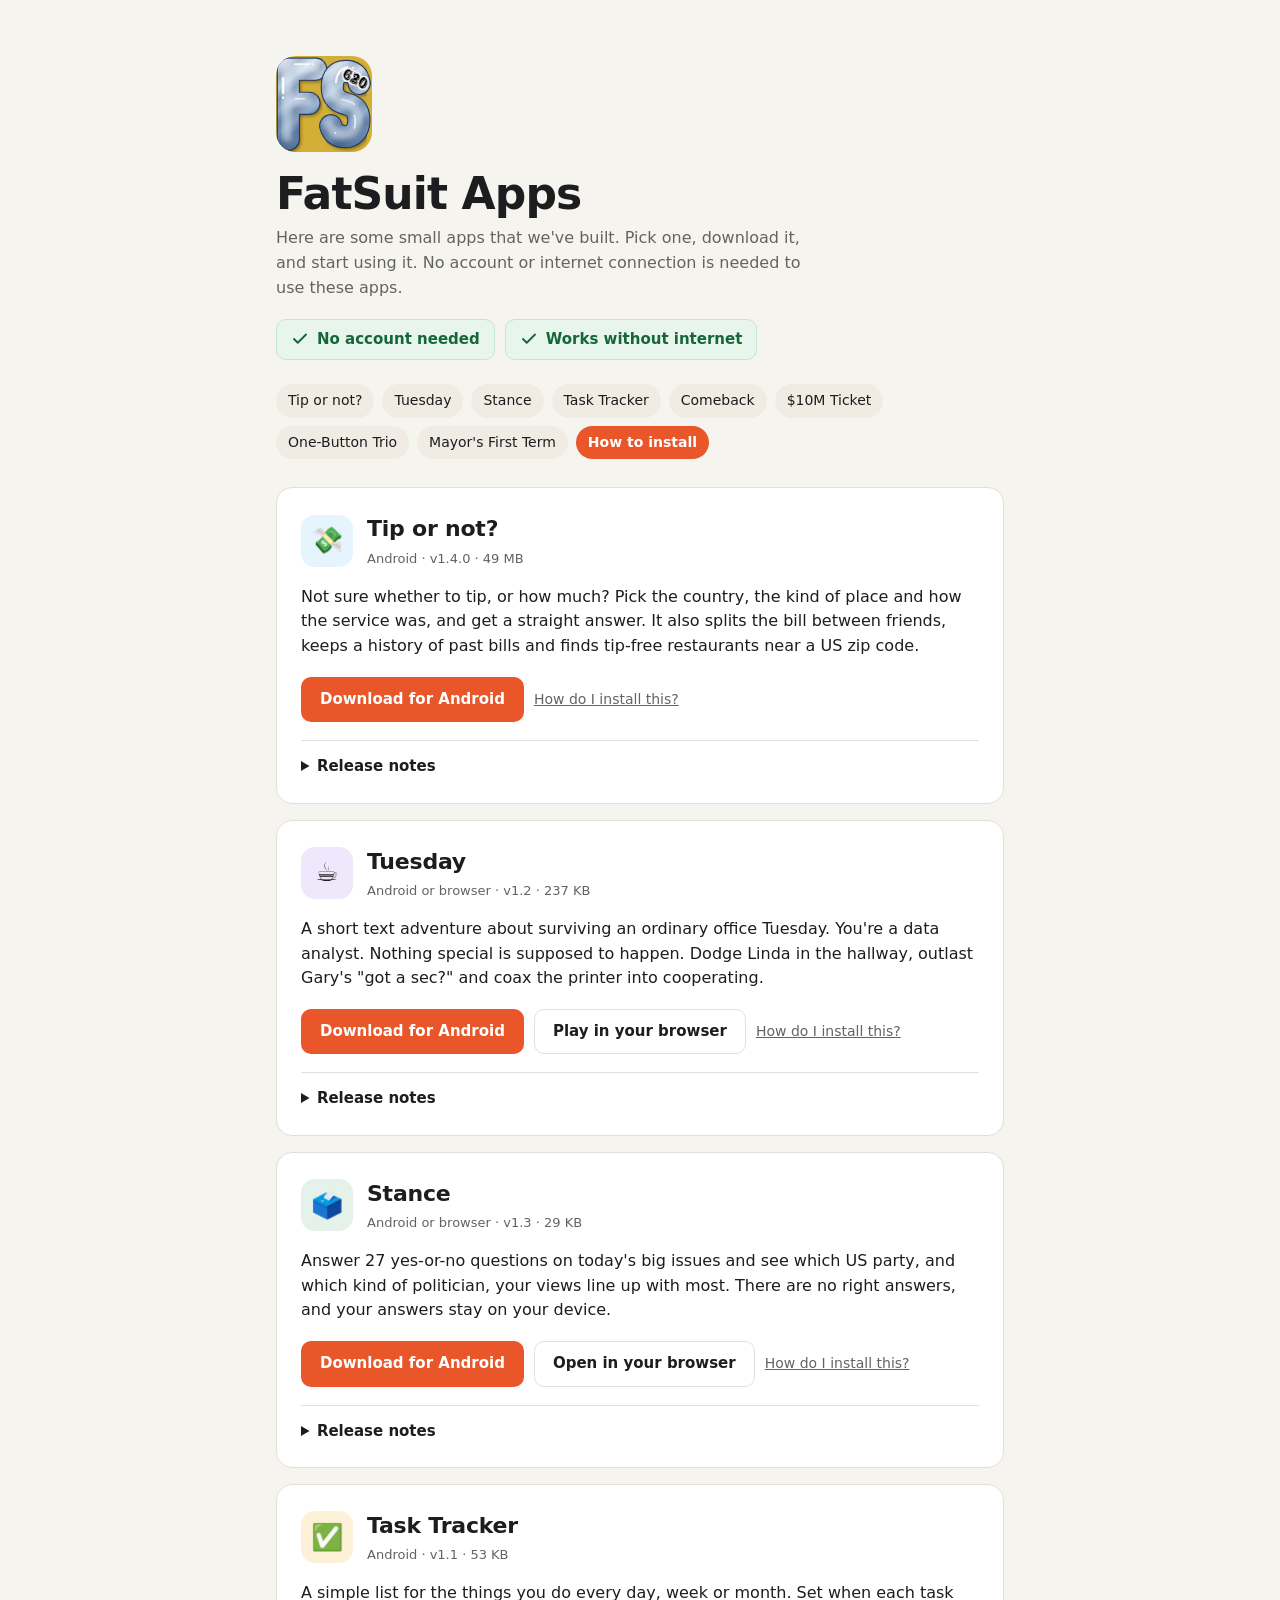
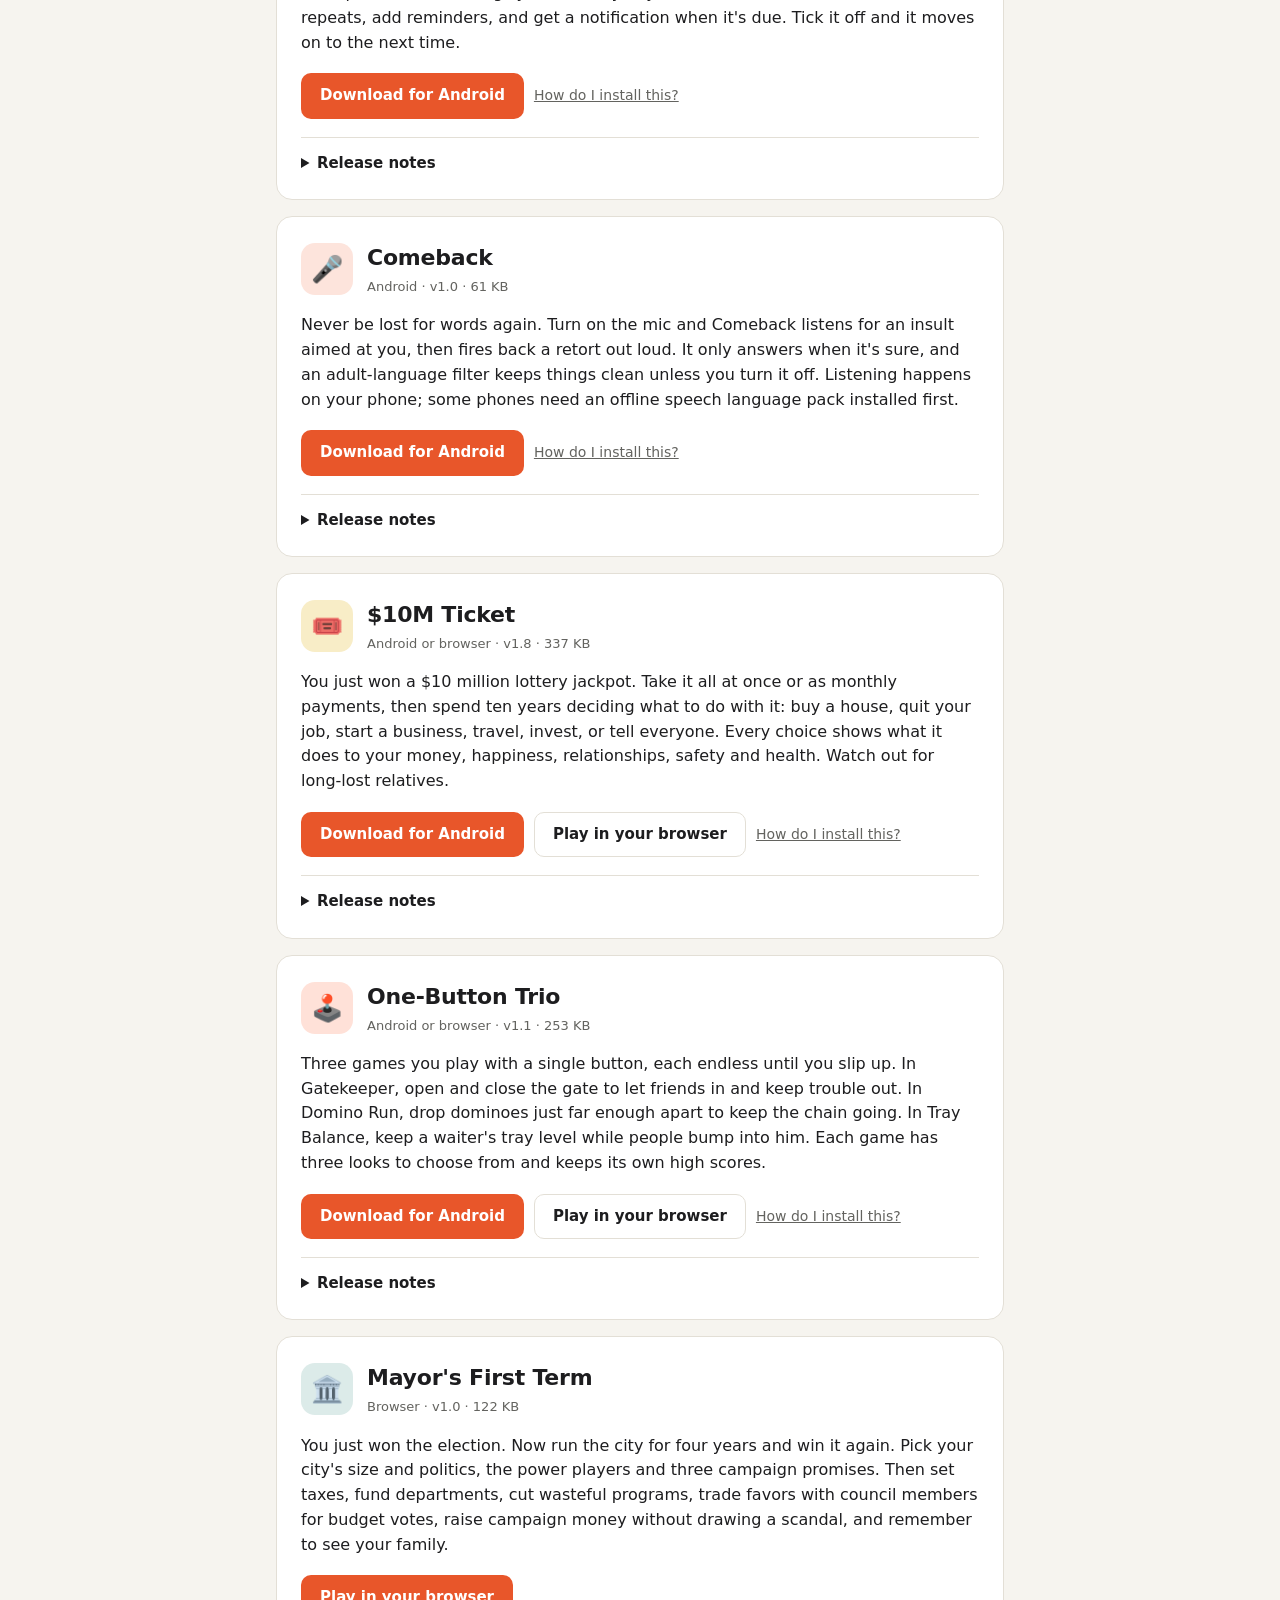
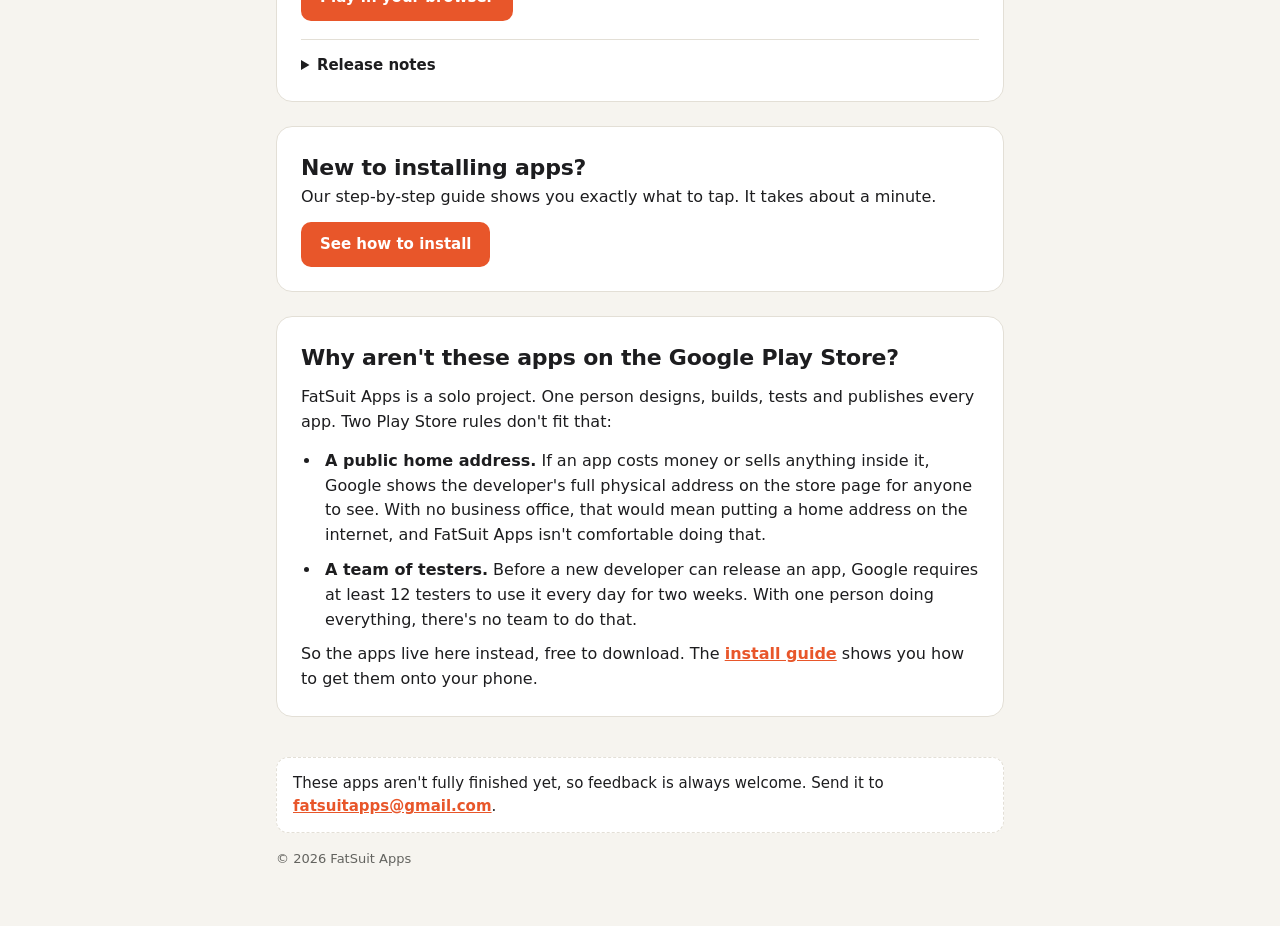
==== commit bd6448e1: "Publish Mayor's First Term v1.0: city-hall game, playable in the browser Browser-only for now; updat" ====
--- a/index.html
+++ b/index.html
@@ -13,11 +13,10 @@
   <header>
     <img class="logo" src="logo.svg" alt="" width="96" height="96">
     <h1>FatSuit Apps</h1>
-    <p class="lede">Here are some small apps that we've built. Pick one, download it, and start using it. No account is needed, and the apps work without an internet connection. They're free thanks to a small ad at the bottom of the screen, which only shows up when you're online.</p>
+    <p class="lede">Here are some small apps that we've built. Pick one, download it, and start using it. No account or internet connection is needed to use these apps.</p>
     <ul class="perks">
       <li><svg width="18" height="18" viewBox="0 0 24 24" fill="none" stroke="currentColor" stroke-width="2.5" stroke-linecap="round" stroke-linejoin="round" aria-hidden="true"><path d="M20 6 9 17l-5-5"/></svg>No account needed</li>
       <li><svg width="18" height="18" viewBox="0 0 24 24" fill="none" stroke="currentColor" stroke-width="2.5" stroke-linecap="round" stroke-linejoin="round" aria-hidden="true"><path d="M20 6 9 17l-5-5"/></svg>Works without internet</li>
-      <li><svg width="18" height="18" viewBox="0 0 24 24" fill="none" stroke="currentColor" stroke-width="2.5" stroke-linecap="round" stroke-linejoin="round" aria-hidden="true"><path d="M20 6 9 17l-5-5"/></svg>Free, with a small ad</li>
     </ul>
     <nav aria-label="Apps">
       <a href="#tip-or-not">Tip or not?</a>
@@ -27,6 +26,7 @@
       <a href="#comeback">Comeback</a>
       <a href="#ten-million-ticket">$10M Ticket</a>
       <a href="#one-button-trio">One-Button Trio</a>
+      <a href="#mayors-first-term">Mayor's First Term</a>
       <a class="nav-guide" href="install.html">How to install</a>
     </nav>
   </header>
@@ -282,6 +282,29 @@
             <div class="rel-head"><strong>v1.0</strong><time datetime="2026-10-24">October 24, 2026</time></div>
             <p>First release on FatSuit Apps.</p>
             <p class="warn">To update, install the new version over the old one. Don't uninstall the old version first, or you could lose your saved data.</p>
+          </li>
+        </ol>
+      </details>
+    </section>
+
+    <section id="mayors-first-term">
+      <div class="head">
+        <div class="icon" style="background:#dcebe9" aria-hidden="true">🏛️</div>
+        <div>
+          <h2>Mayor's First Term</h2>
+          <p class="meta">Browser · v1.0 · 122 KB</p>
+        </div>
+      </div>
+      <p class="desc">You just won the election. Now run the city for four years and win it again. Pick your city's size and politics, the power players and three campaign promises. Then set taxes, fund departments, cut wasteful programs, trade favors with council members for budget votes, raise campaign money without drawing a scandal, and remember to see your family.</p>
+      <div class="actions">
+        <a class="btn primary" href="play/mayors-first-term.html" target="_blank" rel="noopener">Play in your browser</a>
+      </div>
+      <details class="notes">
+        <summary>Release notes</summary>
+        <ol class="releases">
+          <li>
+            <div class="rel-head"><strong>v1.0</strong><time datetime="2026-10-28">October 28, 2026</time></div>
+            <p>First release on FatSuit Apps. Your game saves in your browser as you play.</p>
           </li>
         </ol>
       </details>
@@ -308,7 +331,7 @@
 
   <footer>
     <p class="disclaimer">These apps aren't fully finished yet, so feedback is always welcome. Send it to <a href="mailto:fatsuitapps@gmail.com">fatsuitapps@gmail.com</a>.</p>
-    <p><a href="privacy.html">Privacy policy</a> · © 2026 FatSuit Apps</p>
+    <p>© 2026 FatSuit Apps</p>
   </footer>
 </div>
 </body>
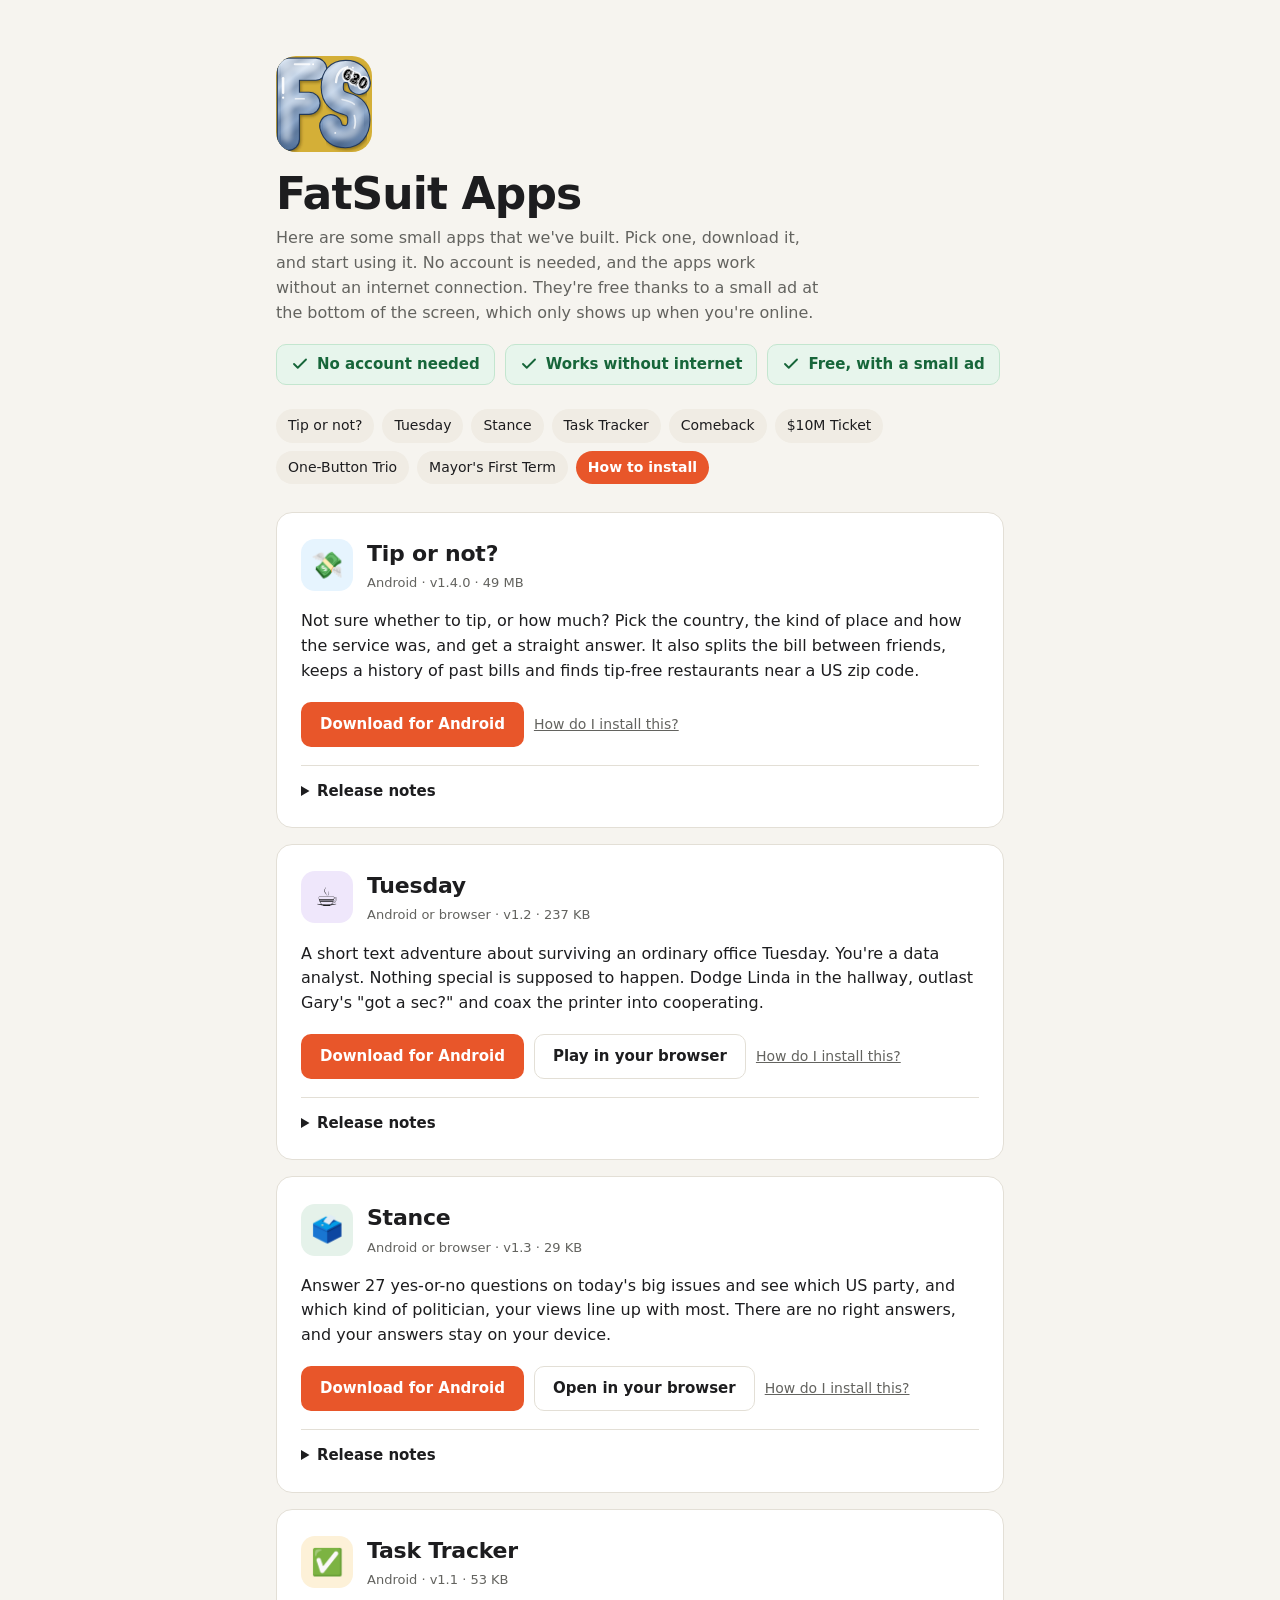
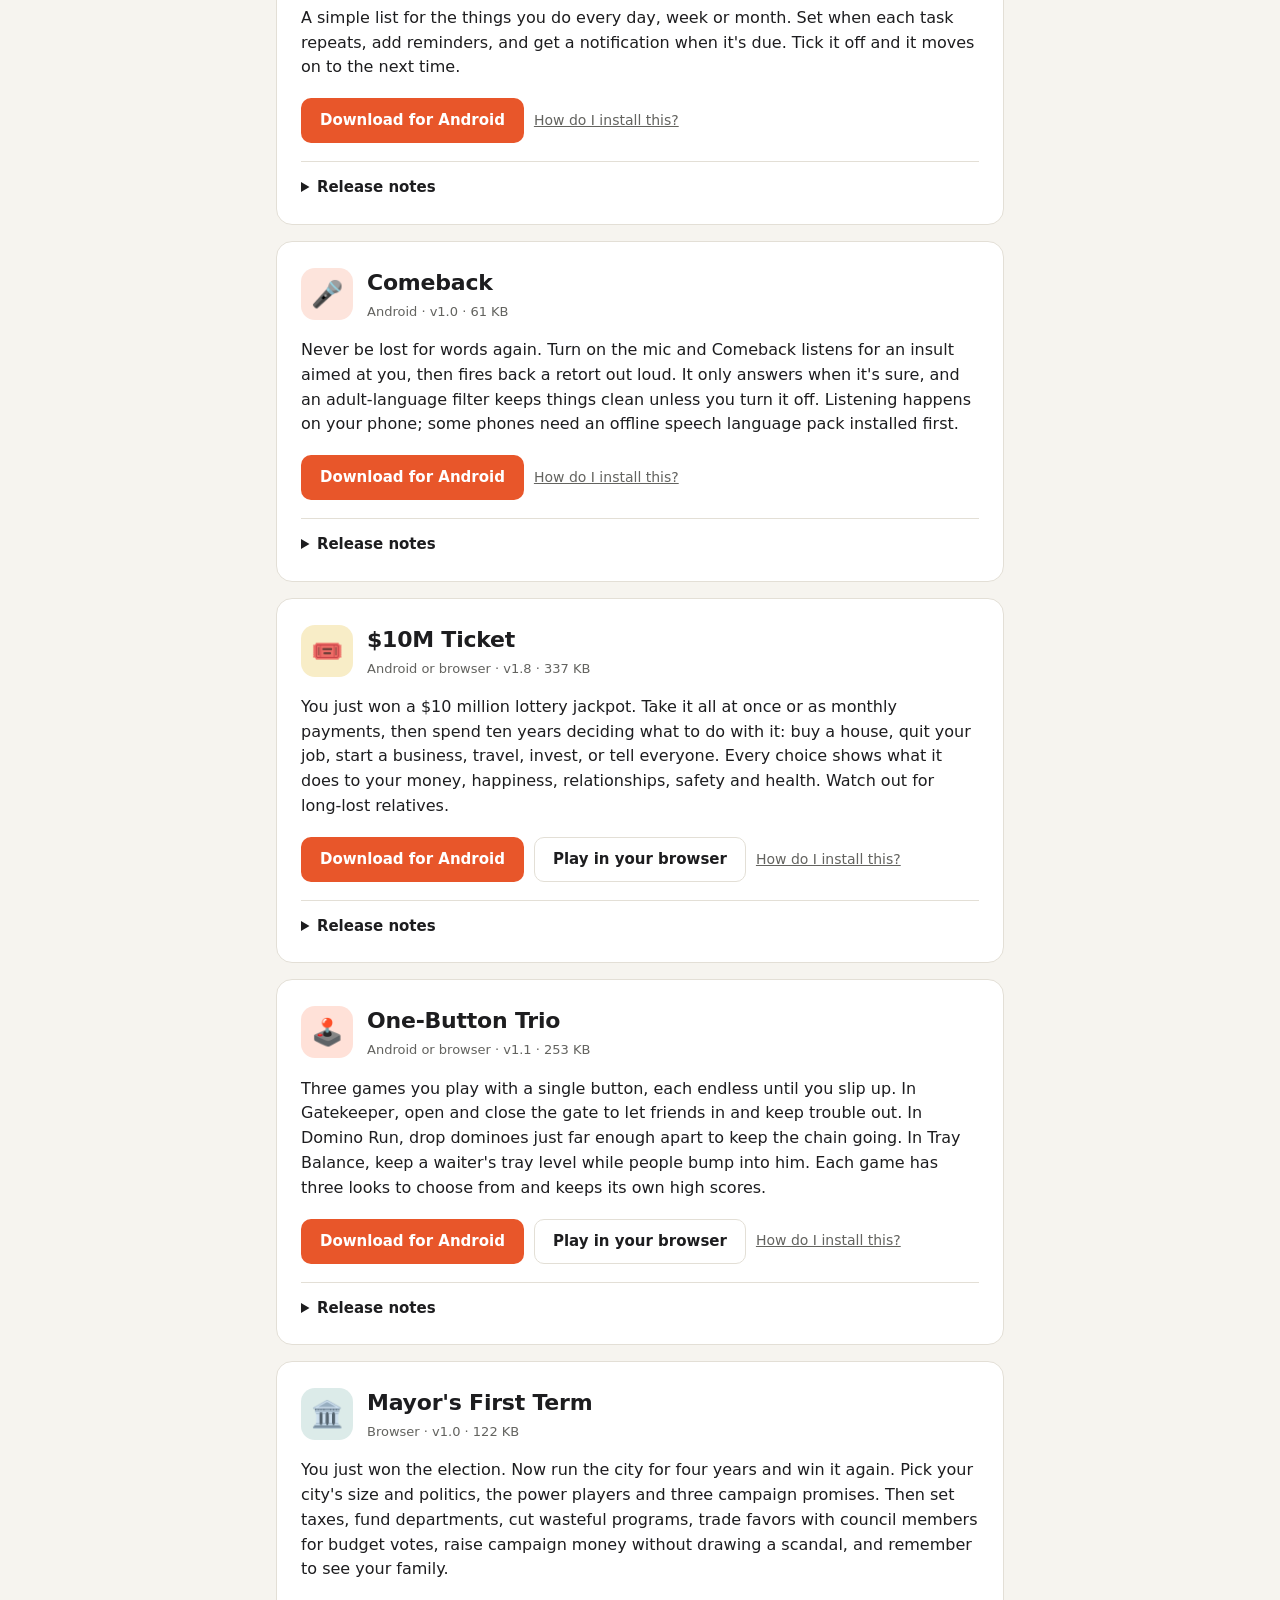
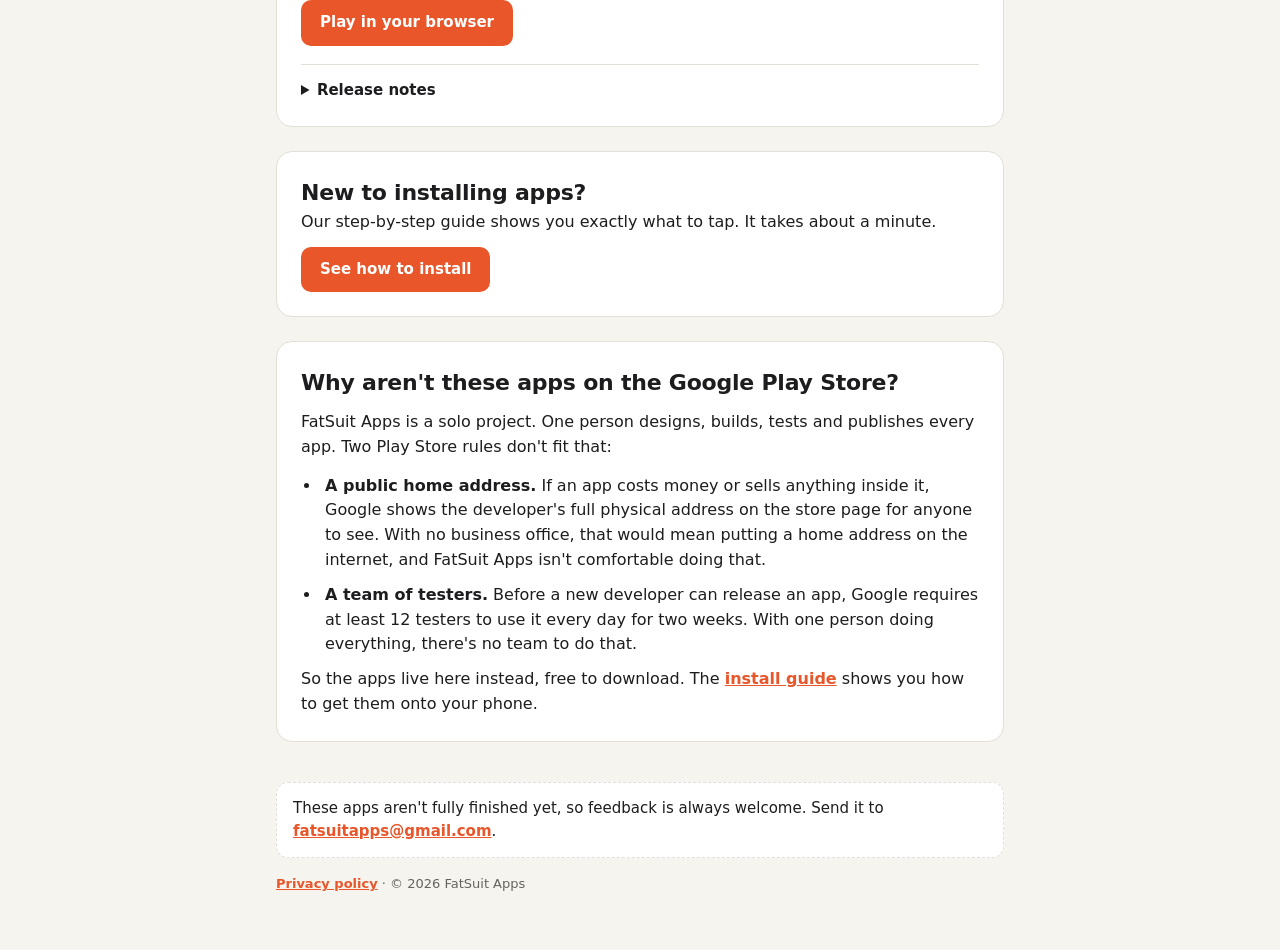
==== commit 7b9197bc: "Merge remote-tracking branch 'origin/main' into ads-release" ====
--- a/index.html
+++ b/index.html
@@ -13,10 +13,11 @@
   <header>
     <img class="logo" src="logo.svg" alt="" width="96" height="96">
     <h1>FatSuit Apps</h1>
-    <p class="lede">Here are some small apps that we've built. Pick one, download it, and start using it. No account or internet connection is needed to use these apps.</p>
+    <p class="lede">Here are some small apps that we've built. Pick one, download it, and start using it. No account is needed, and the apps work without an internet connection. They're free thanks to a small ad at the bottom of the screen, which only shows up when you're online.</p>
     <ul class="perks">
       <li><svg width="18" height="18" viewBox="0 0 24 24" fill="none" stroke="currentColor" stroke-width="2.5" stroke-linecap="round" stroke-linejoin="round" aria-hidden="true"><path d="M20 6 9 17l-5-5"/></svg>No account needed</li>
       <li><svg width="18" height="18" viewBox="0 0 24 24" fill="none" stroke="currentColor" stroke-width="2.5" stroke-linecap="round" stroke-linejoin="round" aria-hidden="true"><path d="M20 6 9 17l-5-5"/></svg>Works without internet</li>
+      <li><svg width="18" height="18" viewBox="0 0 24 24" fill="none" stroke="currentColor" stroke-width="2.5" stroke-linecap="round" stroke-linejoin="round" aria-hidden="true"><path d="M20 6 9 17l-5-5"/></svg>Free, with a small ad</li>
     </ul>
     <nav aria-label="Apps">
       <a href="#tip-or-not">Tip or not?</a>
@@ -331,7 +332,7 @@
 
   <footer>
     <p class="disclaimer">These apps aren't fully finished yet, so feedback is always welcome. Send it to <a href="mailto:fatsuitapps@gmail.com">fatsuitapps@gmail.com</a>.</p>
-    <p>© 2026 FatSuit Apps</p>
+    <p><a href="privacy.html">Privacy policy</a> · © 2026 FatSuit Apps</p>
   </footer>
 </div>
 </body>
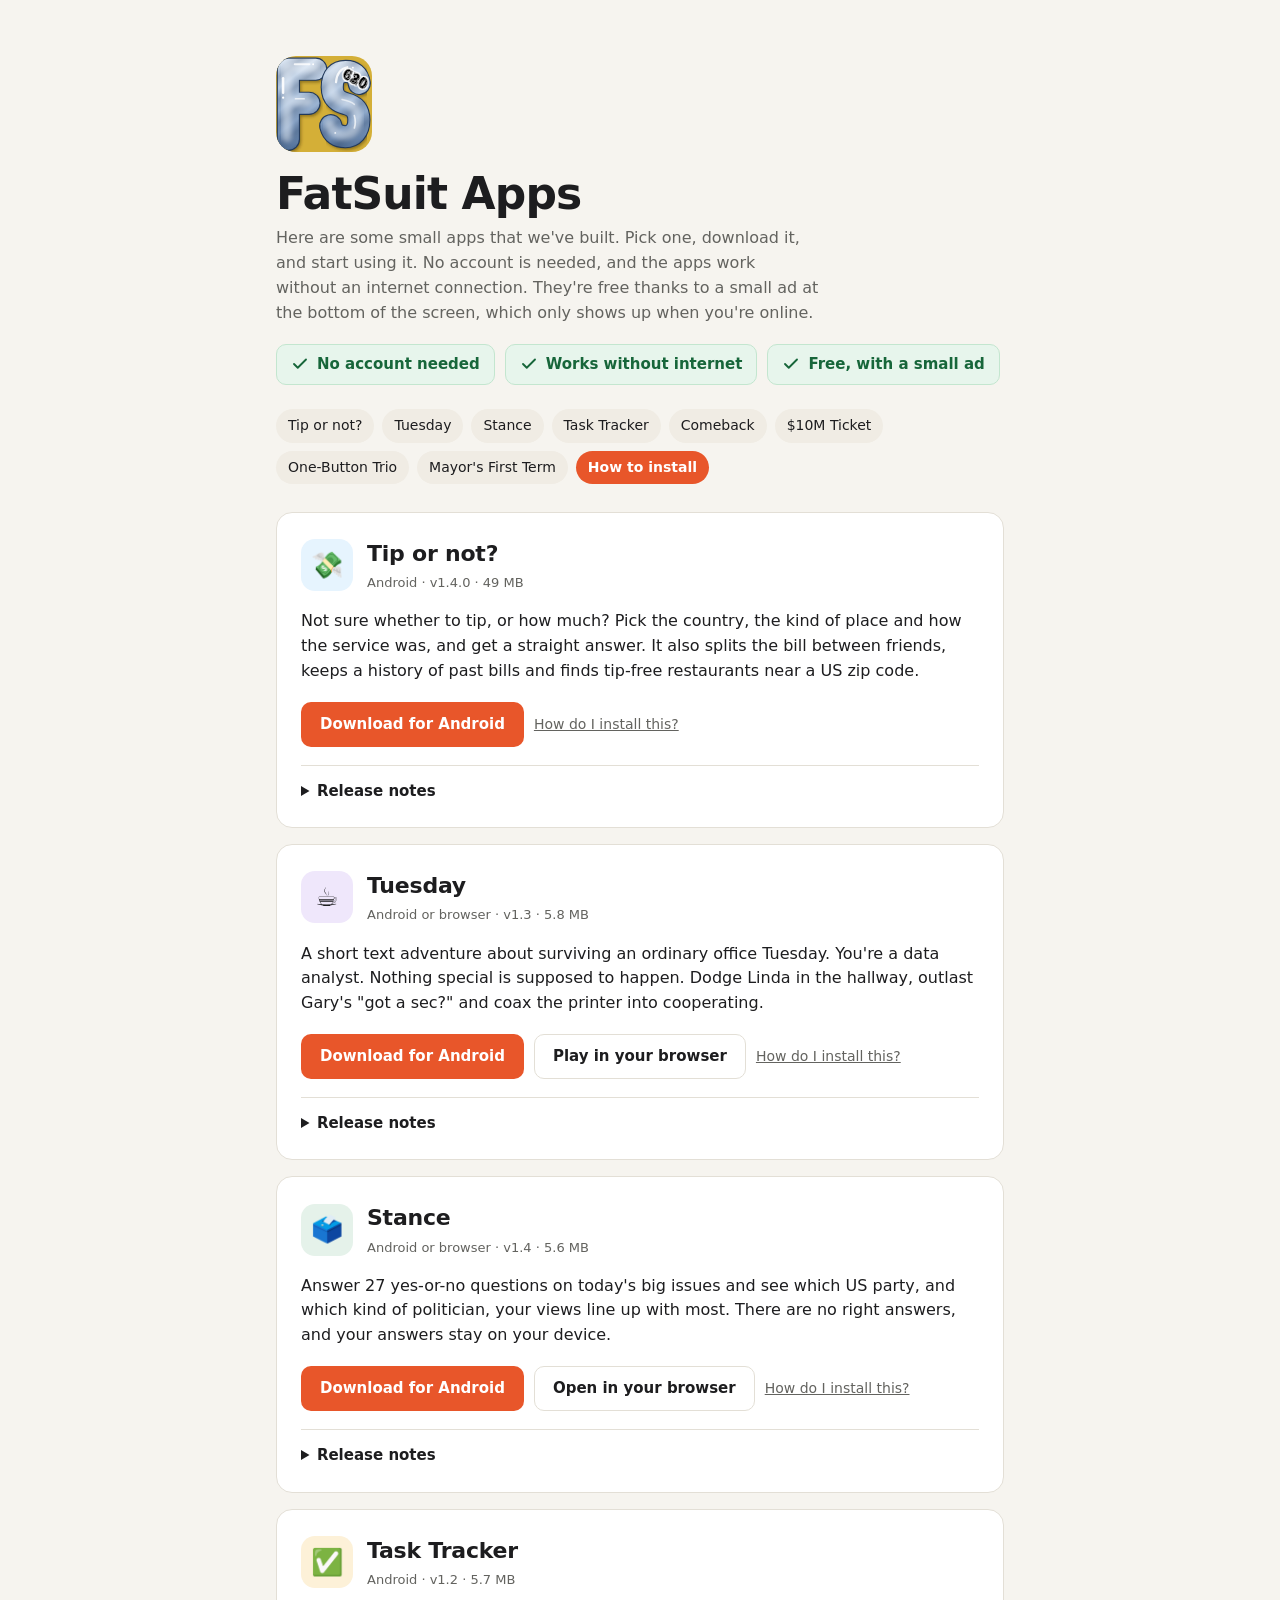
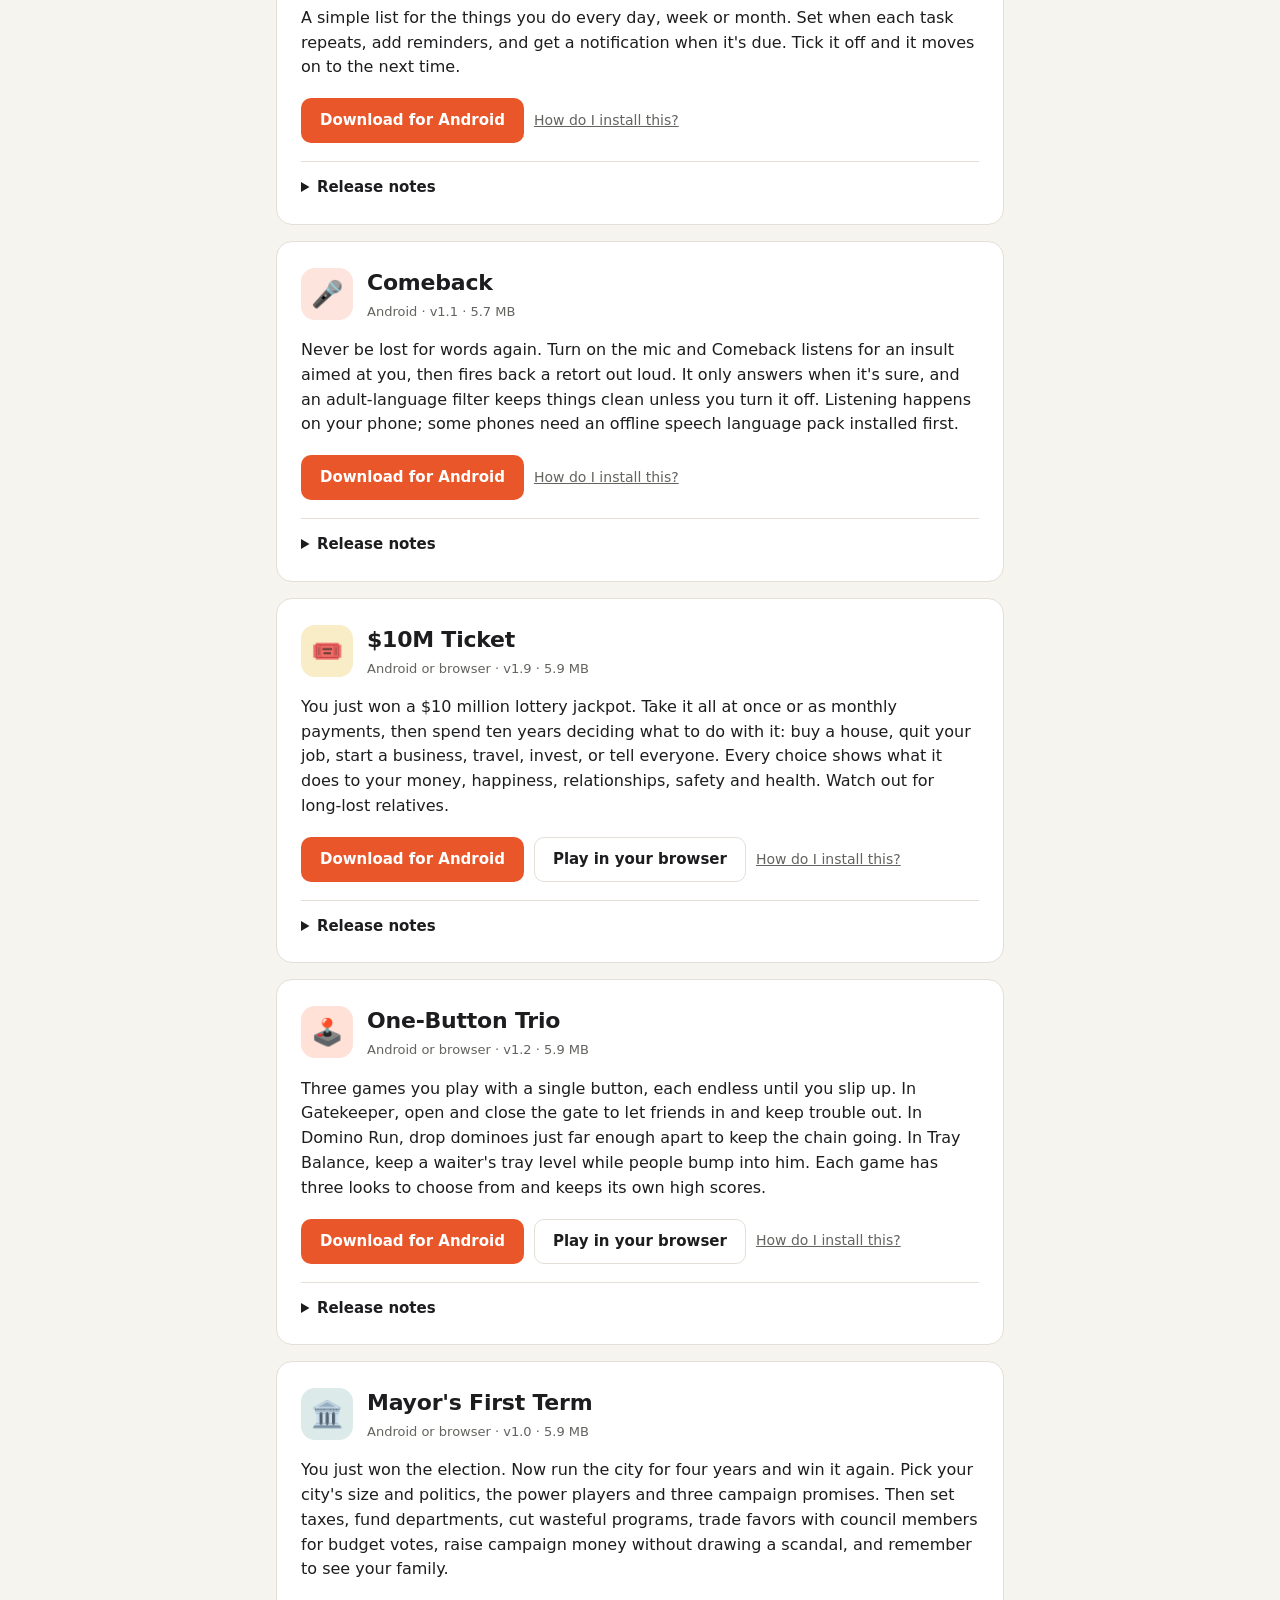
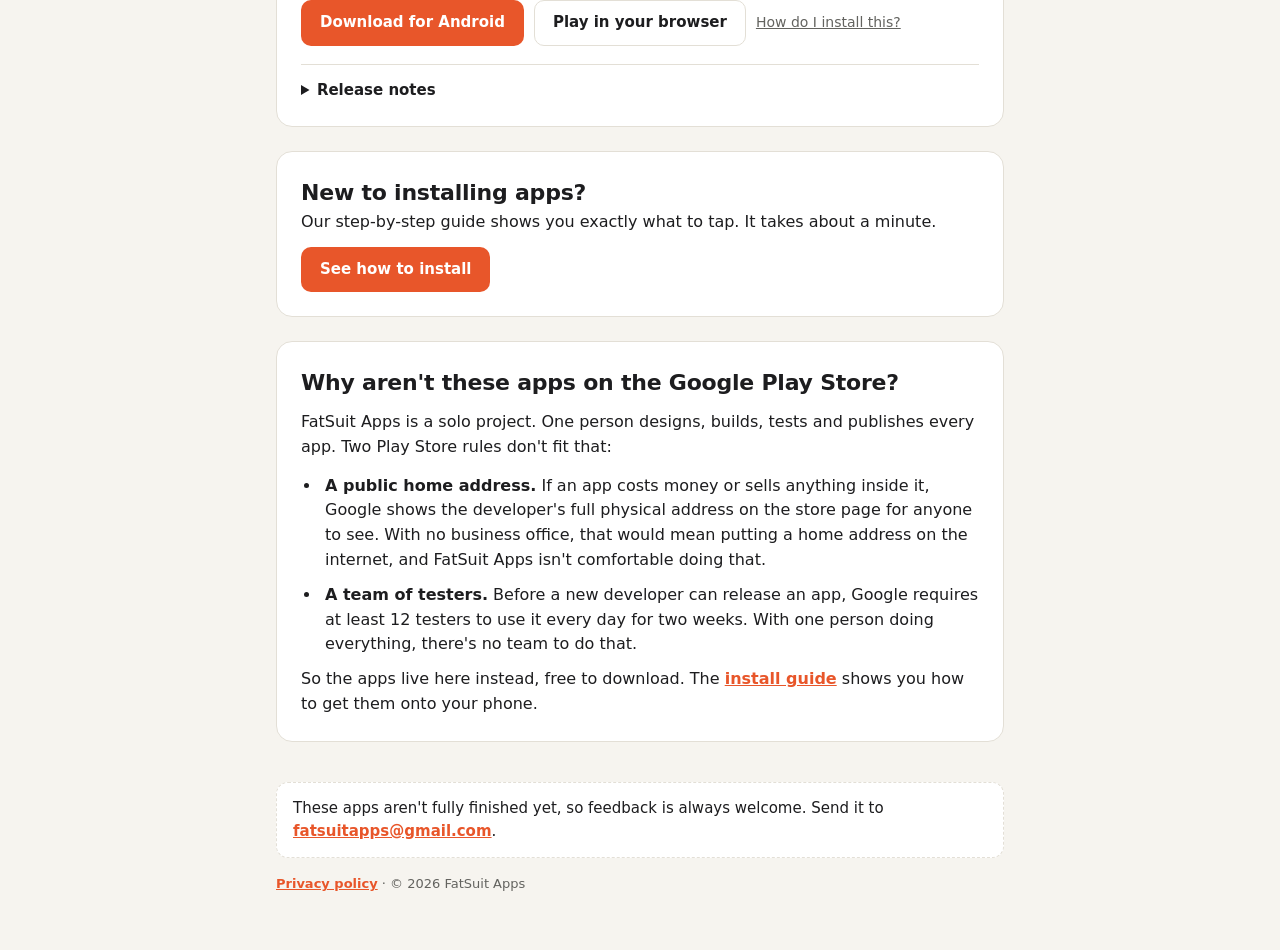
==== commit 38de793c: "Publish ads release: small banner ad in Tuesday v1.3, Stance v1.4, Task Tracker v1.2, Comeback v1.1," ====
--- a/index.html
+++ b/index.html
@@ -69,7 +69,7 @@
         <div class="icon" style="background:#efe7fb" aria-hidden="true">☕</div>
         <div>
           <h2>Tuesday</h2>
-          <p class="meta">Android or browser · v1.2 · 237 KB</p>
+          <p class="meta">Android or browser · v1.3 · 5.8 MB</p>
         </div>
       </div>
       <p class="desc">A short text adventure about surviving an ordinary office Tuesday. You're a data analyst. Nothing special is supposed to happen. Dodge Linda in the hallway, outlast Gary's "got a sec?" and coax the printer into cooperating.</p>
@@ -82,6 +82,11 @@
         <summary>Release notes</summary>
         <ol class="releases">
           <li>
+            <div class="rel-head"><strong>v1.3</strong><time datetime="2026-10-28">October 28, 2026</time></div>
+            <p>Adds a small banner ad at the bottom of the screen, which keeps the app free. The ad only shows up when you're online.</p>
+            <p class="warn">To update, install the new version over the old one. Don't uninstall the old version first, or you could lose your saved data.</p>
+          </li>
+          <li>
             <div class="rel-head"><strong>v1.2</strong><time datetime="2026-10-22">October 22, 2026</time></div>
             <p>Every new day now brings a fresh, random mix of events. Plus fixes and improvements.</p>
             <p class="warn">To update, install the new version over the old one. Don't uninstall the old version first, or you could lose your saved data.</p>
@@ -105,7 +110,7 @@
         <div class="icon" style="background:#e5f2ea" aria-hidden="true">🗳️</div>
         <div>
           <h2>Stance</h2>
-          <p class="meta">Android or browser · v1.3 · 29 KB</p>
+          <p class="meta">Android or browser · v1.4 · 5.6 MB</p>
         </div>
       </div>
       <p class="desc">Answer 27 yes-or-no questions on today's big issues and see which US party, and which kind of politician, your views line up with most. There are no right answers, and your answers stay on your device.</p>
@@ -118,6 +123,11 @@
         <summary>Release notes</summary>
         <ol class="releases">
           <li>
+            <div class="rel-head"><strong>v1.4</strong><time datetime="2026-10-28">October 28, 2026</time></div>
+            <p>Adds a small banner ad at the bottom of the screen, which keeps the app free. The ad only shows up when you're online.</p>
+            <p class="warn">To update, install the new version over the old one. Don't uninstall the old version first, or you could lose your saved data.</p>
+          </li>
+          <li>
             <div class="rel-head"><strong>v1.3</strong><time datetime="2026-10-22">October 22, 2026</time></div>
             <p>Reworded questions for more balanced results. A quiz you're partway through will start over.</p>
             <p class="warn">To update, install the new version over the old one. Don't uninstall the old version first, or you could lose your saved data.</p>
@@ -146,7 +156,7 @@
         <div class="icon" style="background:#fdf1d8" aria-hidden="true">✅</div>
         <div>
           <h2>Task Tracker</h2>
-          <p class="meta">Android · v1.1 · 53 KB</p>
+          <p class="meta">Android · v1.2 · 5.7 MB</p>
         </div>
       </div>
       <p class="desc">A simple list for the things you do every day, week or month. Set when each task repeats, add reminders, and get a notification when it's due. Tick it off and it moves on to the next time.</p>
@@ -158,6 +168,11 @@
         <summary>Release notes</summary>
         <ol class="releases">
           <li>
+            <div class="rel-head"><strong>v1.2</strong><time datetime="2026-10-28">October 28, 2026</time></div>
+            <p>Adds a small banner ad at the bottom of the screen, which keeps the app free. The ad only shows up when you're online.</p>
+            <p class="warn">To update, install the new version over the old one. Don't uninstall the old version first, or you could lose your saved data.</p>
+          </li>
+          <li>
             <div class="rel-head"><strong>v1.1</strong><time datetime="2026-10-22">October 22, 2026</time></div>
             <p>First release on FatSuit Apps.</p>
             <p class="warn">To update, install the new version over the old one. Don't uninstall the old version first, or you could lose your saved data.</p>
@@ -171,7 +186,7 @@
         <div class="icon" style="background:#fde4dc" aria-hidden="true">🎤</div>
         <div>
           <h2>Comeback</h2>
-          <p class="meta">Android · v1.0 · 61 KB</p>
+          <p class="meta">Android · v1.1 · 5.7 MB</p>
         </div>
       </div>
       <p class="desc">Never be lost for words again. Turn on the mic and Comeback listens for an insult aimed at you, then fires back a retort out loud. It only answers when it's sure, and an adult-language filter keeps things clean unless you turn it off. Listening happens on your phone; some phones need an offline speech language pack installed first.</p>
@@ -183,6 +198,11 @@
         <summary>Release notes</summary>
         <ol class="releases">
           <li>
+            <div class="rel-head"><strong>v1.1</strong><time datetime="2026-10-28">October 28, 2026</time></div>
+            <p>Adds a small banner ad at the bottom of the screen, which keeps the app free. The ad only shows up when you're online.</p>
+            <p class="warn">To update, install the new version over the old one. Don't uninstall the old version first, or you could lose your saved data.</p>
+          </li>
+          <li>
             <div class="rel-head"><strong>v1.0</strong><time datetime="2026-10-22">October 22, 2026</time></div>
             <p>First release on FatSuit Apps.</p>
             <p class="warn">To update, install the new version over the old one. Don't uninstall the old version first, or you could lose your saved data.</p>
@@ -196,7 +216,7 @@
         <div class="icon" style="background:#f8edc7" aria-hidden="true">🎟️</div>
         <div>
           <h2>$10M Ticket</h2>
-          <p class="meta">Android or browser · v1.8 · 337 KB</p>
+          <p class="meta">Android or browser · v1.9 · 5.9 MB</p>
         </div>
       </div>
       <p class="desc">You just won a $10 million lottery jackpot. Take it all at once or as monthly payments, then spend ten years deciding what to do with it: buy a house, quit your job, start a business, travel, invest, or tell everyone. Every choice shows what it does to your money, happiness, relationships, safety and health. Watch out for long-lost relatives.</p>
@@ -209,6 +229,11 @@
         <summary>Release notes</summary>
         <ol class="releases">
           <li>
+            <div class="rel-head"><strong>v1.9</strong><time datetime="2026-10-28">October 28, 2026</time></div>
+            <p>Adds a small banner ad at the bottom of the screen, which keeps the app free. The ad only shows up when you're online. Also includes small fixes.</p>
+            <p class="warn">To update, install the new version over the old one. Don't uninstall the old version first, or you could lose your saved data.</p>
+          </li>
+          <li>
             <div class="rel-head"><strong>v1.8</strong><time datetime="2026-10-22">October 22, 2026</time></div>
             <p>Fixes and improvements.</p>
             <p class="warn">To update, install the new version over the old one. Don't uninstall the old version first, or you could lose your saved data.</p>
@@ -262,7 +287,7 @@
         <div class="icon" style="background:#ffe1d8" aria-hidden="true">🕹️</div>
         <div>
           <h2>One-Button Trio</h2>
-          <p class="meta">Android or browser · v1.1 · 253 KB</p>
+          <p class="meta">Android or browser · v1.2 · 5.9 MB</p>
         </div>
       </div>
       <p class="desc">Three games you play with a single button, each endless until you slip up. In Gatekeeper, open and close the gate to let friends in and keep trouble out. In Domino Run, drop dominoes just far enough apart to keep the chain going. In Tray Balance, keep a waiter's tray level while people bump into him. Each game has three looks to choose from and keeps its own high scores.</p>
@@ -275,6 +300,11 @@
         <summary>Release notes</summary>
         <ol class="releases">
           <li>
+            <div class="rel-head"><strong>v1.2</strong><time datetime="2026-10-28">October 28, 2026</time></div>
+            <p>Adds a small banner ad at the bottom of the screen, which keeps the app free. The ad only shows up when you're online.</p>
+            <p class="warn">To update, install the new version over the old one. Don't uninstall the old version first, or you could lose your saved data.</p>
+          </li>
+          <li>
             <div class="rel-head"><strong>v1.1</strong><time datetime="2026-10-24">October 24, 2026</time></div>
             <p>Fits better on phone screens, pauses when you leave the app, plus fixes and improvements.</p>
             <p class="warn">To update, install the new version over the old one. Don't uninstall the old version first, or you could lose your saved data.</p>
@@ -293,16 +323,23 @@
         <div class="icon" style="background:#dcebe9" aria-hidden="true">🏛️</div>
         <div>
           <h2>Mayor's First Term</h2>
-          <p class="meta">Browser · v1.0 · 122 KB</p>
+          <p class="meta">Android or browser · v1.0 · 5.9 MB</p>
         </div>
       </div>
       <p class="desc">You just won the election. Now run the city for four years and win it again. Pick your city's size and politics, the power players and three campaign promises. Then set taxes, fund departments, cut wasteful programs, trade favors with council members for budget votes, raise campaign money without drawing a scandal, and remember to see your family.</p>
       <div class="actions">
-        <a class="btn primary" href="play/mayors-first-term.html" target="_blank" rel="noopener">Play in your browser</a>
-      </div>
-      <details class="notes">
-        <summary>Release notes</summary>
-        <ol class="releases">
+        <a class="btn primary" href="downloads/MayorsFirstTerm.apk" download>Download for Android</a>
+        <a class="btn ghost" href="play/mayors-first-term.html" target="_blank" rel="noopener">Play in your browser</a>
+        <a class="howto" href="install.html">How do I install this?</a>
+      </div>
+      <details class="notes">
+        <summary>Release notes</summary>
+        <ol class="releases">
+          <li>
+            <div class="rel-head"><strong>v1.0 for Android</strong><time datetime="2026-10-28">October 28, 2026</time></div>
+            <p>Now also available as an Android app, with a small banner ad at the bottom of the screen that keeps it free. The ad only shows up when you're online.</p>
+            <p class="warn">To update, install the new version over the old one. Don't uninstall the old version first, or you could lose your saved data.</p>
+          </li>
           <li>
             <div class="rel-head"><strong>v1.0</strong><time datetime="2026-10-28">October 28, 2026</time></div>
             <p>First release on FatSuit Apps. Your game saves in your browser as you play.</p>
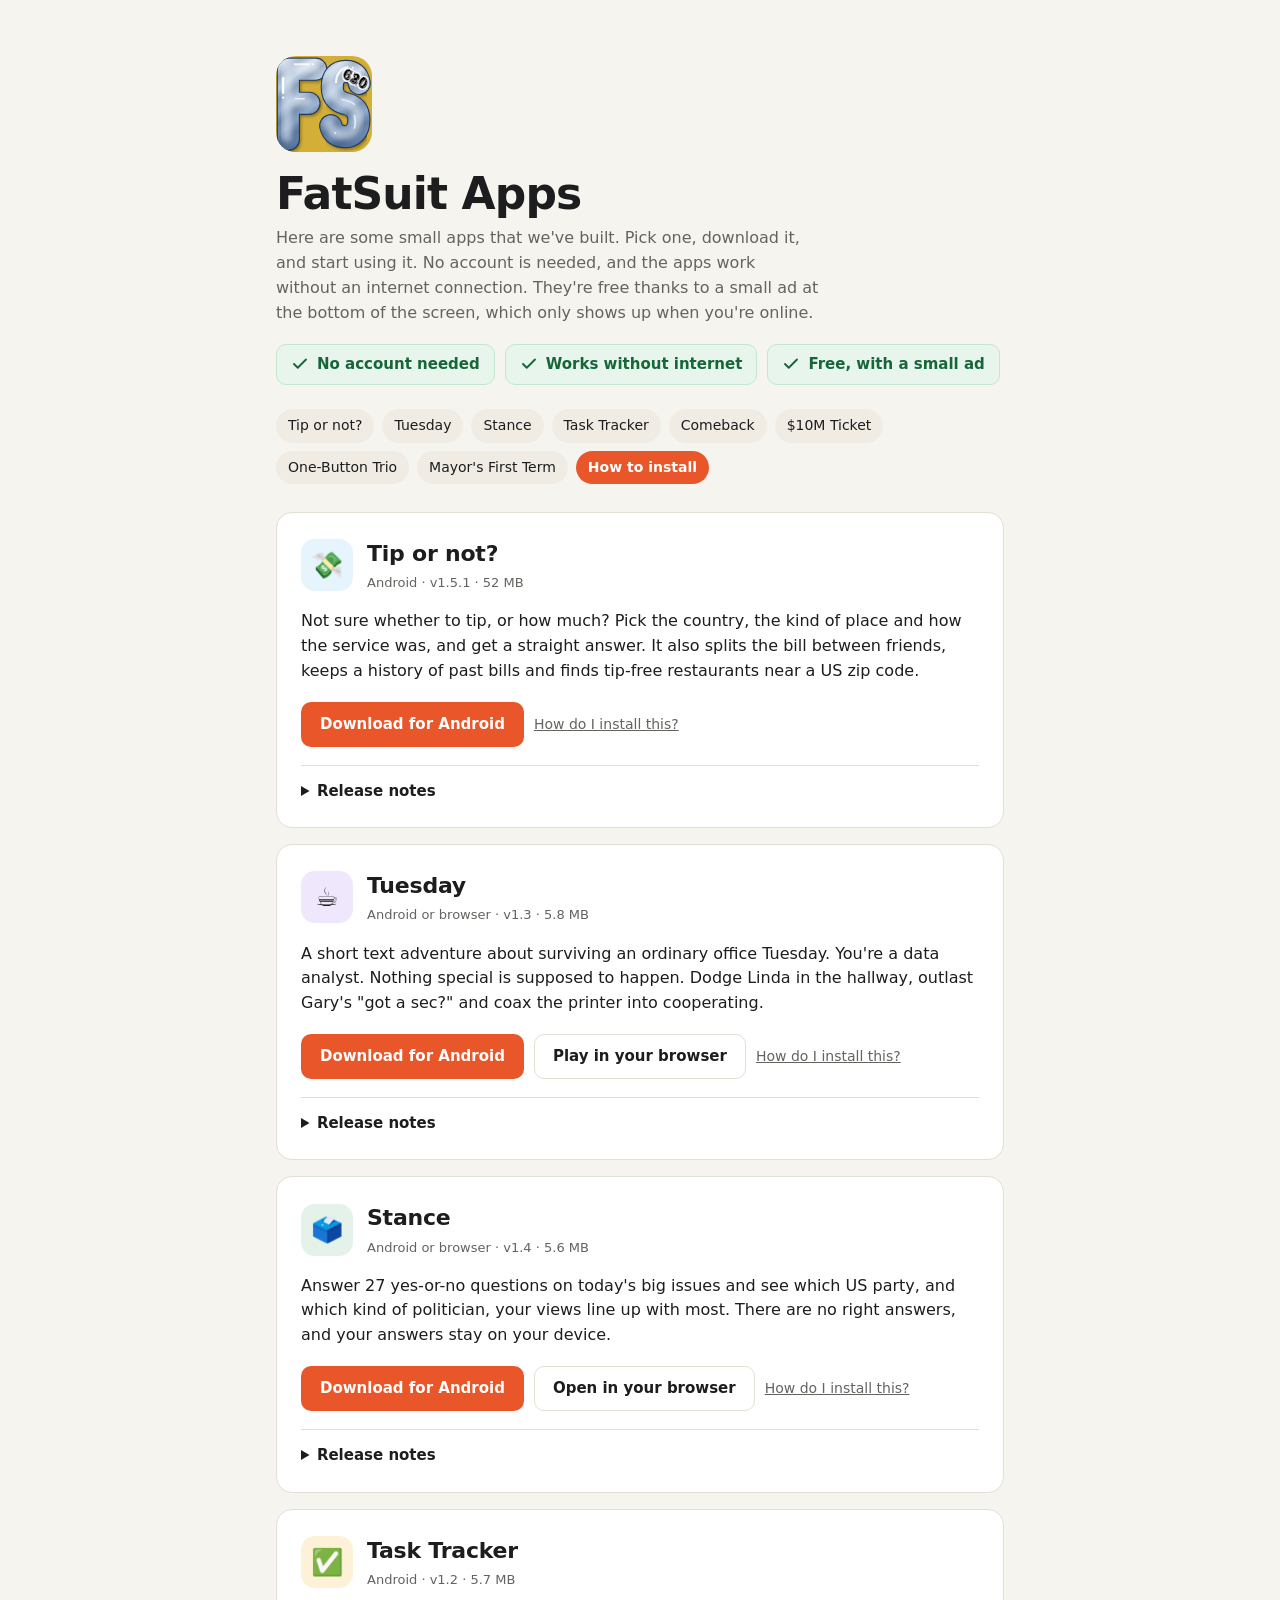
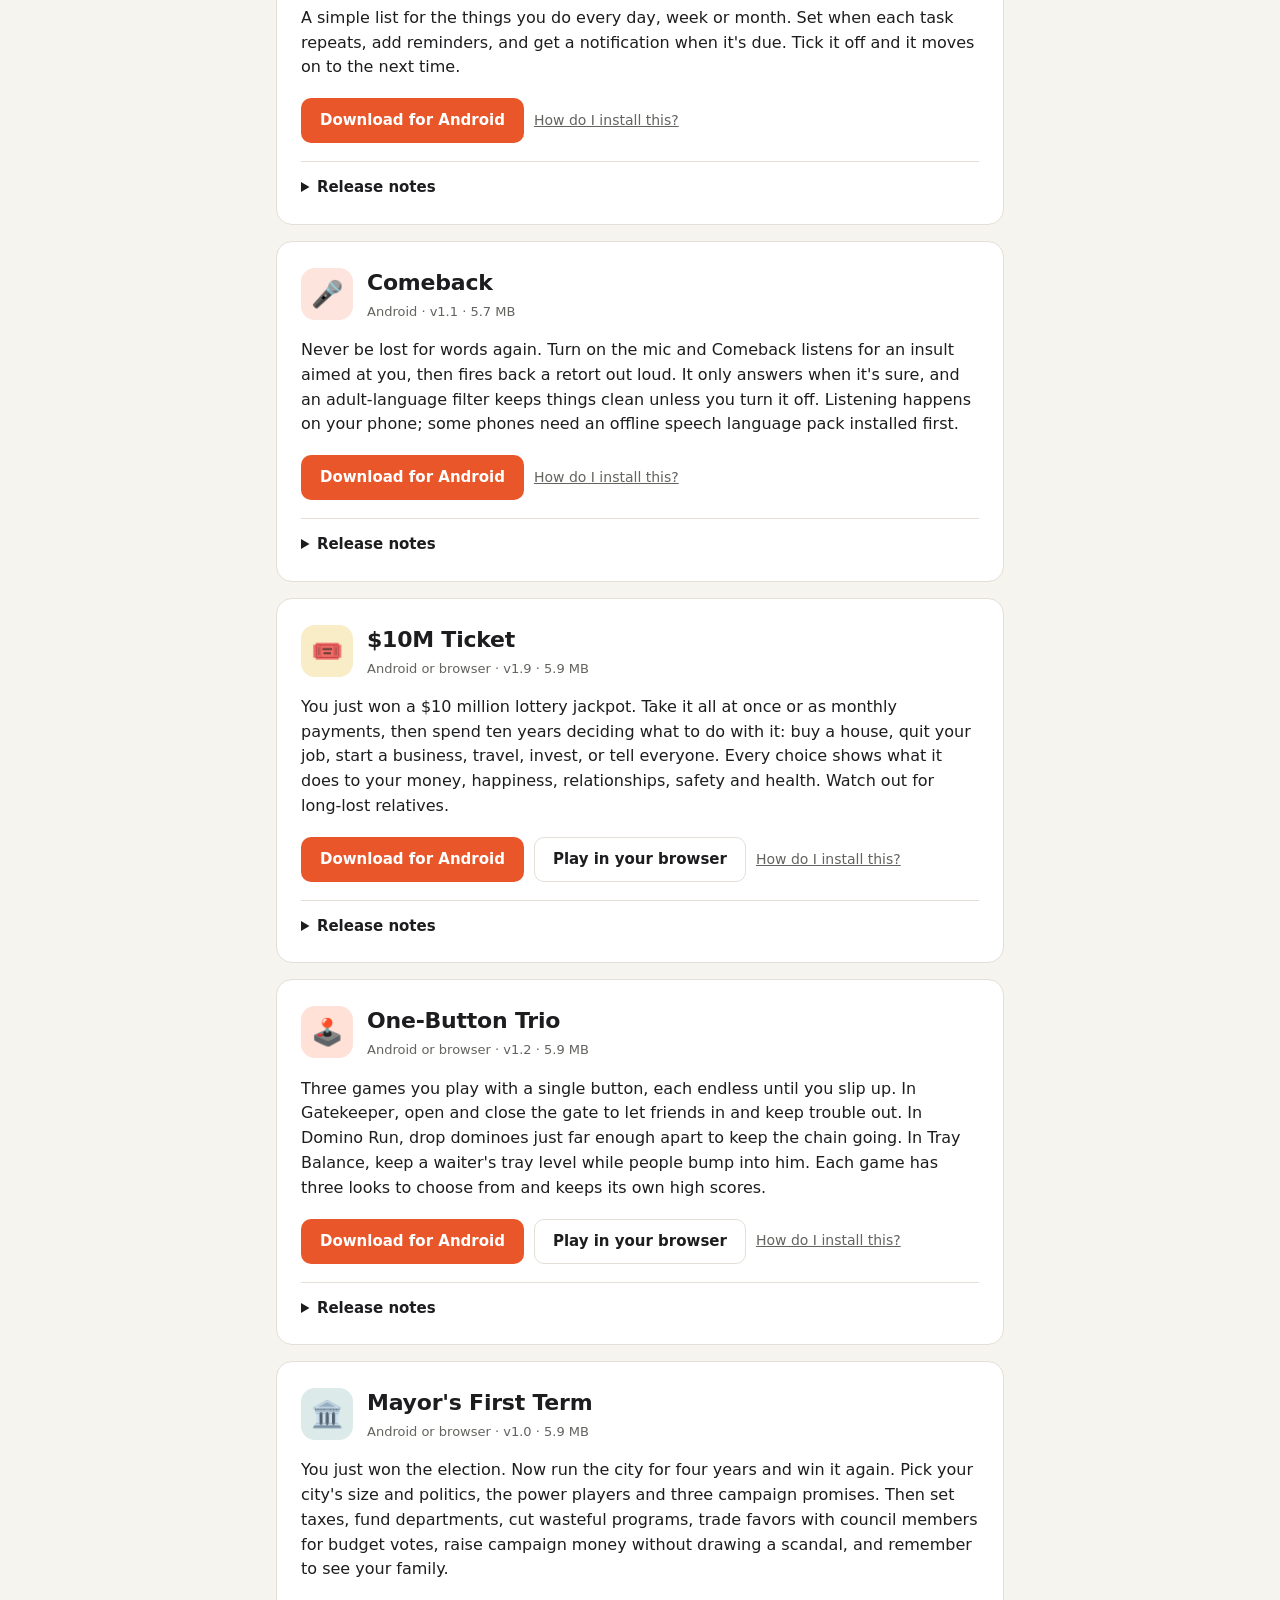
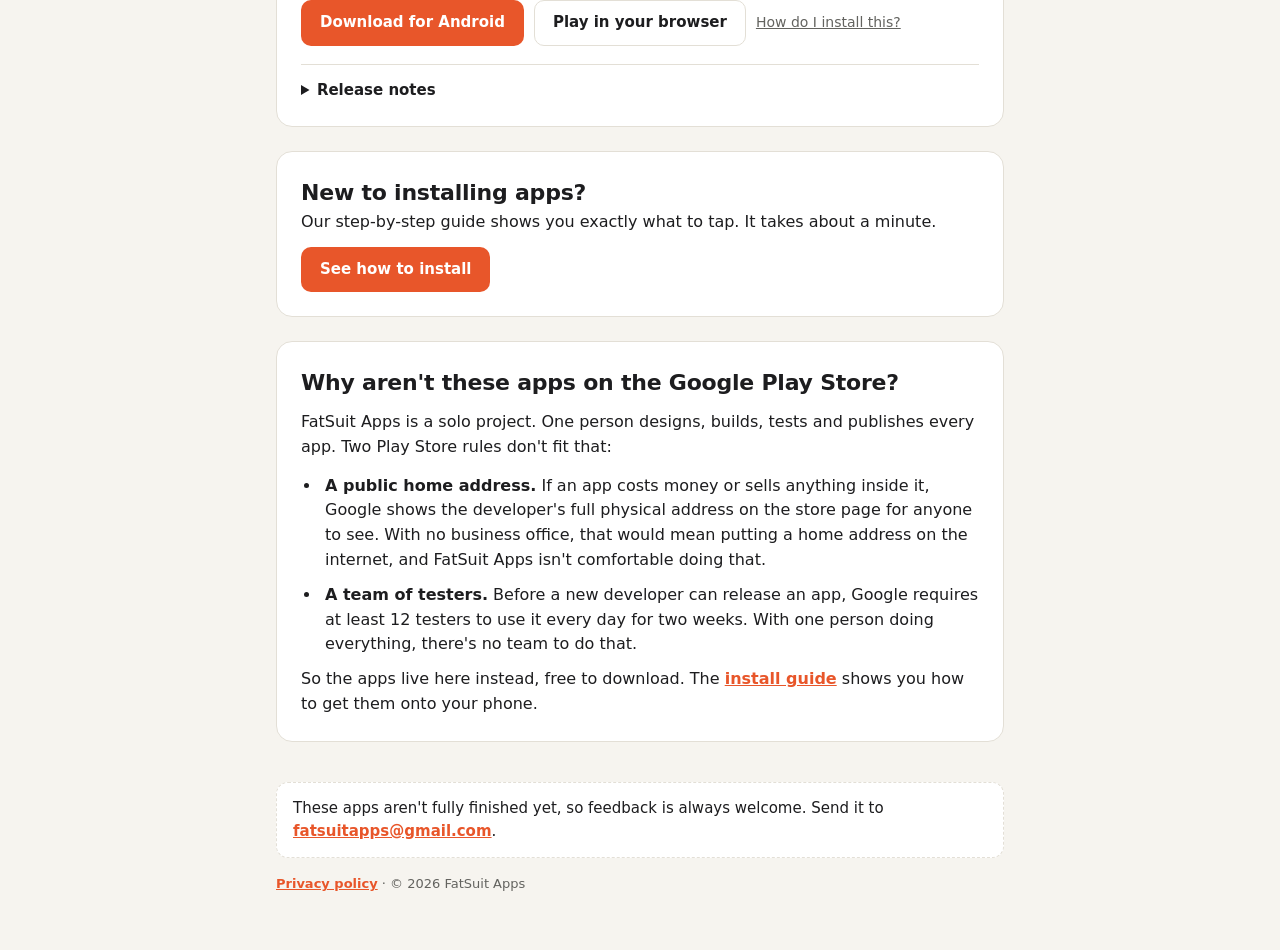
==== commit a64be31c: "Publish Tip or not? v1.5.1: small banner ad, launch crash fixed Co-Authored-By: Claude Opus 5.5 <nor" ====
--- a/index.html
+++ b/index.html
@@ -38,7 +38,7 @@
         <div class="icon" style="background:#e6f4fe" aria-hidden="true">💸</div>
         <div>
           <h2>Tip or not?</h2>
-          <p class="meta">Android · v1.4.0 · 49 MB</p>
+          <p class="meta">Android · v1.5.1 · 52 MB</p>
         </div>
       </div>
       <p class="desc">Not sure whether to tip, or how much? Pick the country, the kind of place and how the service was, and get a straight answer. It also splits the bill between friends, keeps a history of past bills and finds tip-free restaurants near a US zip code.</p>
@@ -50,6 +50,11 @@
       <details class="notes">
         <summary>Release notes</summary>
         <ol class="releases">
+          <li>
+            <div class="rel-head"><strong>v1.5.1</strong><time datetime="2026-10-29">October 29, 2026</time></div>
+            <p>Adds a small ad at the end of the main screen and in History, which keeps the app free. Ads only show up when you're online. Plus fixes and improvements.</p>
+            <p class="warn">To update, install the new version over the old one. Don't uninstall the old version first, or you could lose your saved data.</p>
+          </li>
           <li>
             <div class="rel-head"><strong>v1.4.0</strong><time datetime="2026-10-22">October 22, 2026</time></div>
             <p>New: find tip-free restaurants near you. Plus fixes and improvements.</p>
